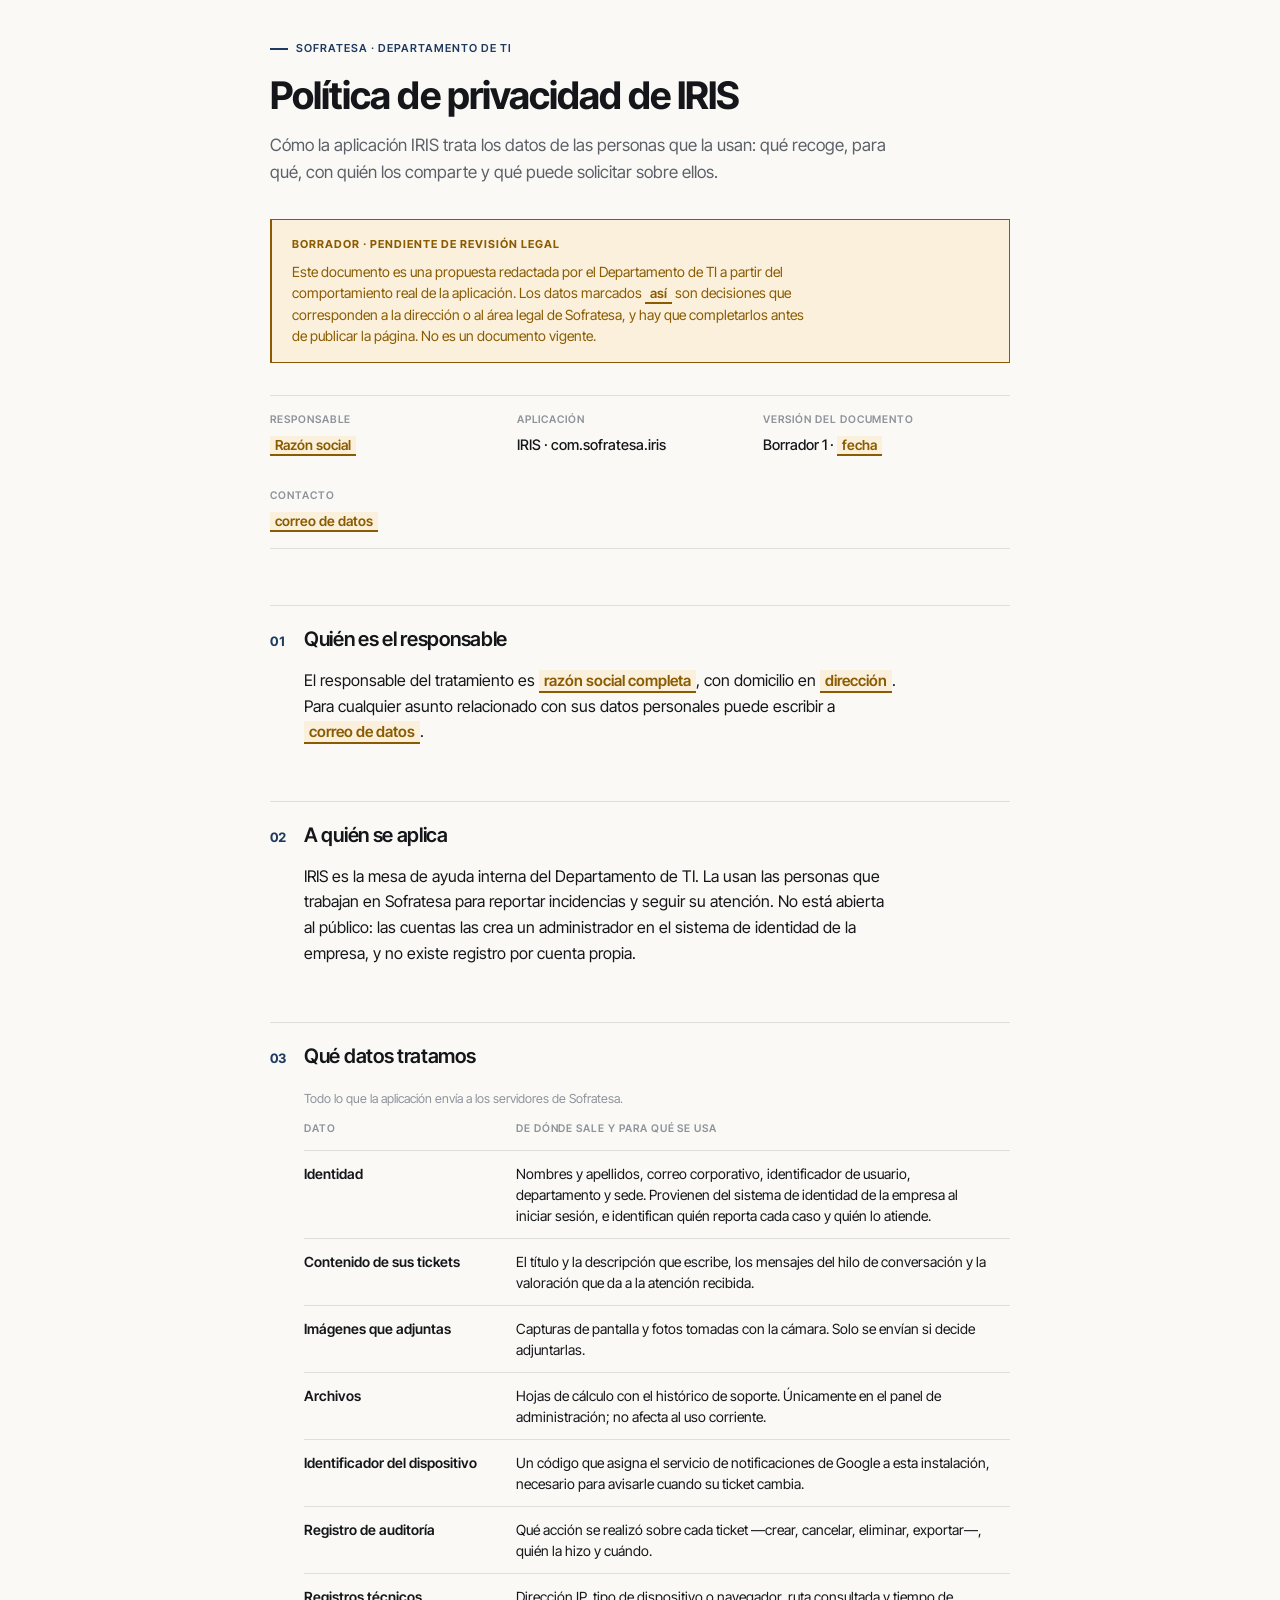
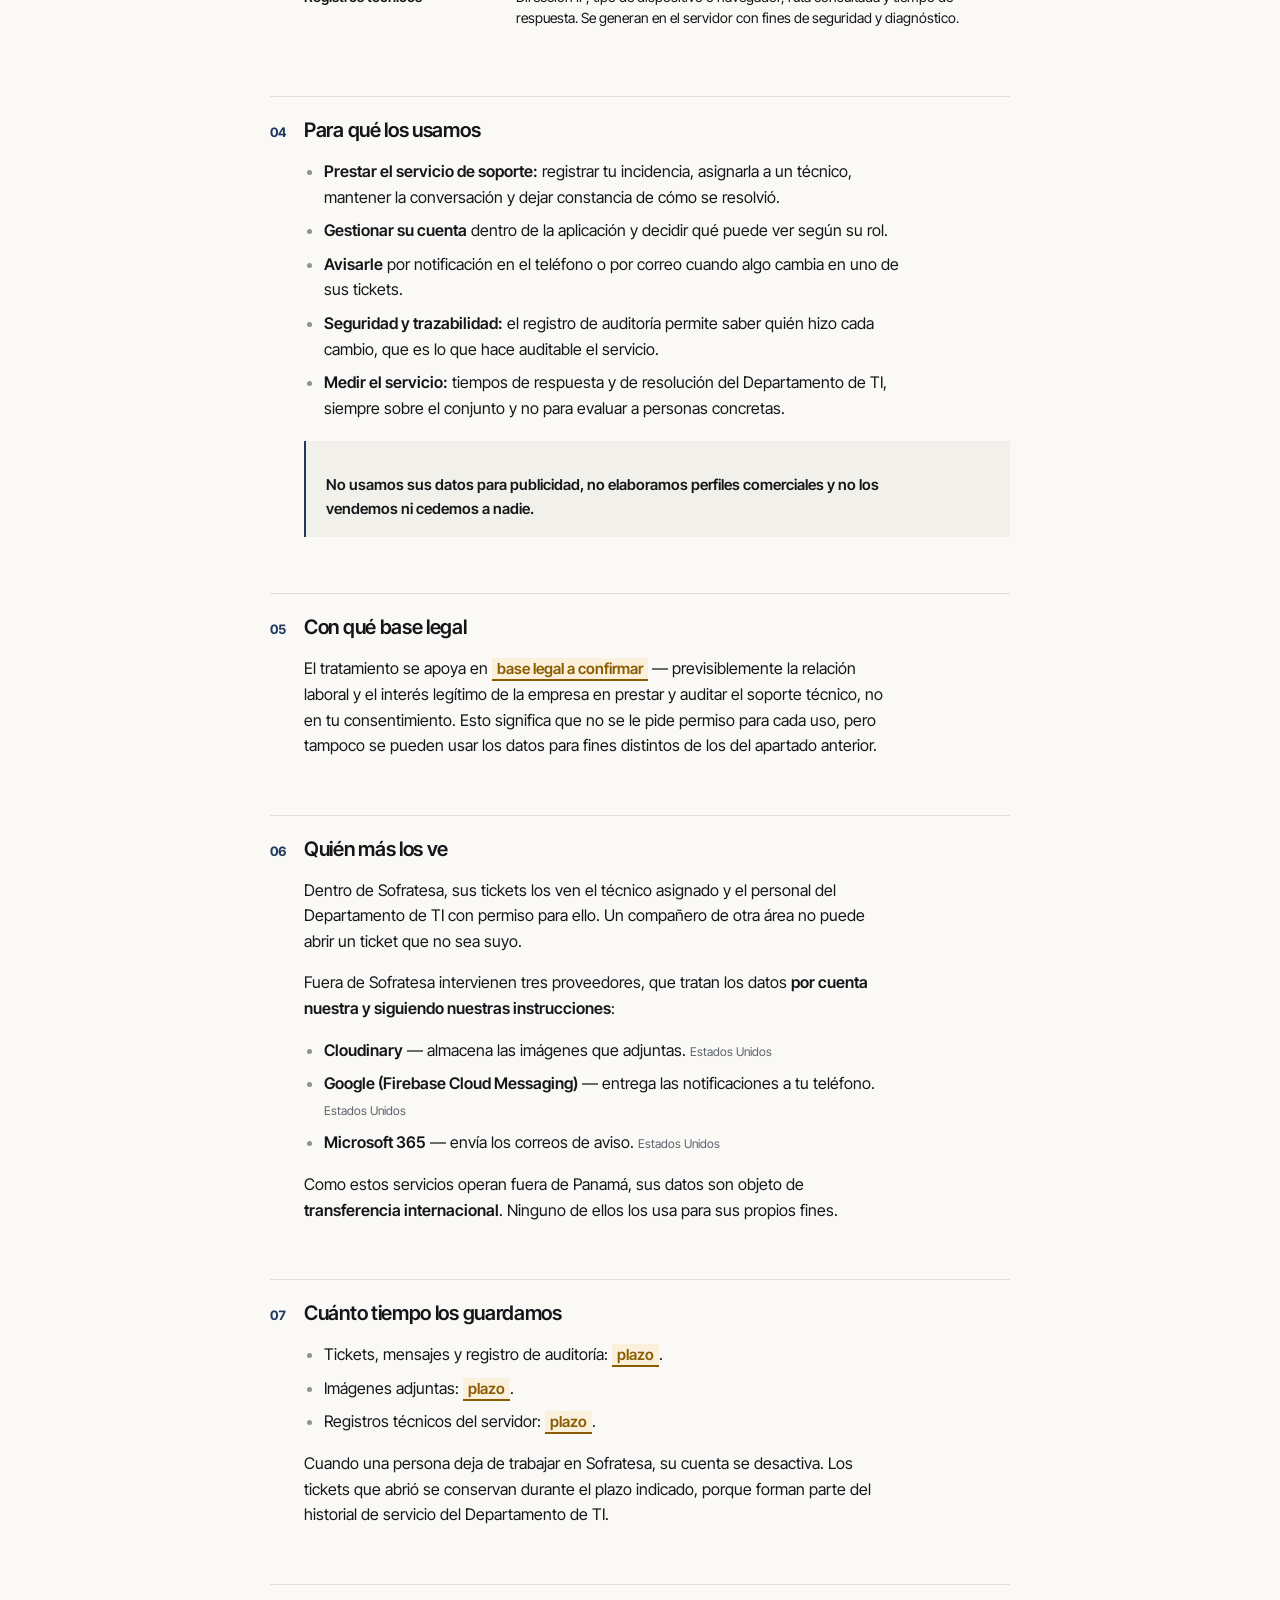
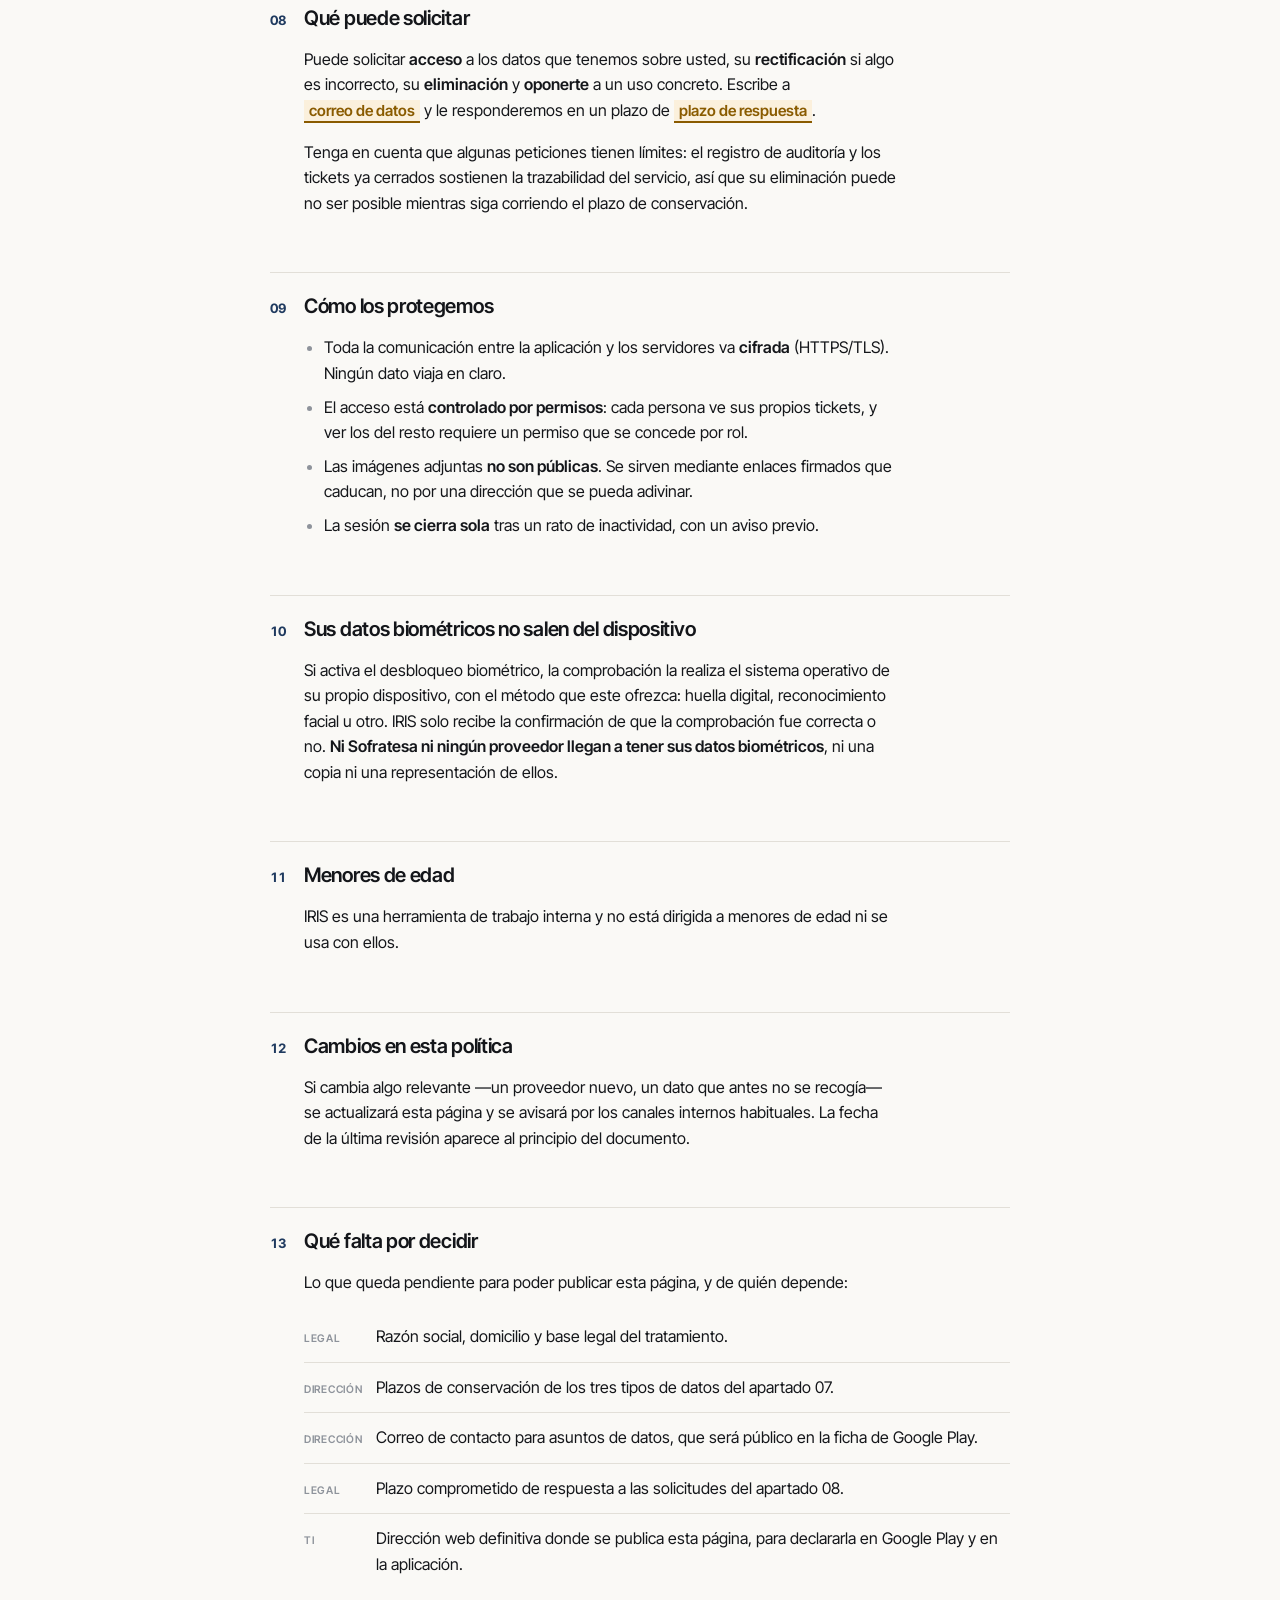
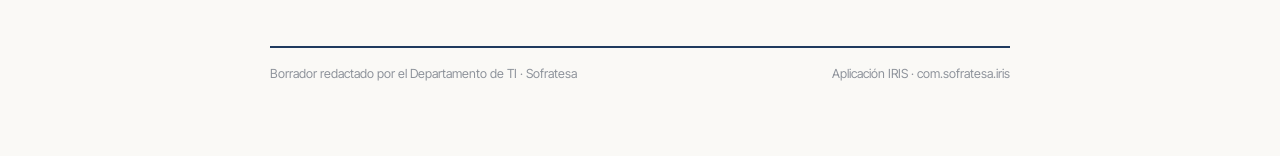
==== index.html @ eda7cacf "Borrador de la política de privacidad de IRIS Página estática para publicar en GitHub Pages: Google " ====
<!doctype html>
<html lang="es">
<head>
<meta charset="utf-8">
<meta name="viewport" content="width=device-width, initial-scale=1">
<meta name="color-scheme" content="light dark">
<meta name="description" content="Política de privacidad de la aplicación IRIS, la mesa de ayuda interna del Departamento de TI de Sofratesa.">
<!-- BORRADOR: mientras el documento no sea definitivo se pide a los buscadores
     que no lo indexen. QUITAR esta línea al publicar la versión final. -->
<meta name="robots" content="noindex">
<title>Política de privacidad de IRIS</title>
<style>
  /* Reset mínimo: el anfitrión de artifacts lo aportaba, aquí no. */
  html { -webkit-text-size-adjust: 100%; }
  img { max-width: 100%; }
  [hidden] { display: none !important; }
</style>
</head>
<body>
<link rel="preconnect" href="https://fonts.googleapis.com">
<link rel="preconnect" href="https://fonts.gstatic.com" crossorigin>
<link rel="stylesheet" href="https://fonts.googleapis.com/css2?family=Inter+Tight:wght@400;500;600;700&display=swap">
<style>
  /* Tokens tomados de lib/core/design/editorial_tokens.dart — la misma paleta
     que usa la app, para que el documento se lea como parte de IRIS. */
  :root {
    --paper: #FAF9F6;
    --paper-raised: #FFFFFF;
    --paper-sunken: #F2F0EA;
    --ink: #14161A;
    --ink-muted: #5C6169;
    --ink-faint: #8E939B;
    --rule: #E2DFD8;
    --accent: #1F3A5F;
    --on-accent: #FAF9F6;
    --pend-fg: #8A5B00;
    --pend-bg: #FBF0DC;
    --ok-fg: #1F6B4A;
    --ok-bg: #E4F1EA;
    --sombra: none;

    --hairline: 1px;
    --rule-accent: 2px;
    --lectura: 780px;

    --s1: 4px;  --s2: 8px;  --s3: 12px; --s4: 16px;
    --s5: 20px; --s6: 24px; --s7: 32px; --s8: 40px;
    --s9: 56px; --s10: 72px;
  }

  @media (prefers-color-scheme: dark) {
    :root:not([data-theme="light"]) {
      --paper: #1E2128;
      --paper-raised: #262A34;
      --paper-sunken: #17191F;
      --ink: #F2F4F8;
      --ink-muted: #9EA6B4;
      --ink-faint: #707886;
      --rule: #313642;
      --accent: #93B4D8;
      --on-accent: #1E2128;
      --pend-fg: #E0B25C;
      --pend-bg: #2F2718;
      --ok-fg: #6FC49A;
      --ok-bg: #1B2E24;
    }
  }

  :root[data-theme="dark"] {
    --paper: #1E2128;
    --paper-raised: #262A34;
    --paper-sunken: #17191F;
    --ink: #F2F4F8;
    --ink-muted: #9EA6B4;
    --ink-faint: #707886;
    --rule: #313642;
    --accent: #93B4D8;
    --on-accent: #1E2128;
    --pend-fg: #E0B25C;
    --pend-bg: #2F2718;
    --ok-fg: #6FC49A;
    --ok-bg: #1B2E24;
  }

  *, *::before, *::after { box-sizing: border-box; }

  body {
    margin: 0;
    background: var(--paper);
    color: var(--ink);
    font-family: 'Inter Tight', Inter, system-ui, -apple-system, sans-serif;
    font-size: 16px;
    line-height: 1.6;
    -webkit-font-smoothing: antialiased;
  }

  .envoltura {
    max-width: var(--lectura);
    margin: 0 auto;
    padding: var(--s8) var(--s5) var(--s10);
  }

  /* --- Cabecera ---------------------------------------------------------- */

  .cabecera { display: flex; flex-direction: column; gap: var(--s4); }

  .eyebrow {
    display: flex; align-items: center; gap: var(--s2);
    font-size: 11px; font-weight: 600; letter-spacing: .09em;
    text-transform: uppercase; color: var(--accent);
  }
  .eyebrow::before {
    content: ""; width: 18px; height: var(--rule-accent);
    background: var(--accent); flex: none;
  }

  h1 {
    margin: 0;
    font-size: clamp(28px, 5vw, 38px);
    line-height: 1.12;
    letter-spacing: -.025em;
    font-weight: 700;
    text-wrap: balance;
  }

  .entradilla {
    margin: 0;
    max-width: 62ch;
    color: var(--ink-muted);
    font-size: 17px;
  }

  /* --- Aviso de borrador ------------------------------------------------- */

  .borrador {
    margin-top: var(--s7);
    background: var(--pend-bg);
    color: var(--pend-fg);
    border: var(--hairline) solid currentColor;
    border-left-width: var(--rule-accent);
    padding: var(--s4) var(--s5);
    display: flex; flex-direction: column; gap: var(--s2);
  }
  .borrador strong {
    font-size: 11px; letter-spacing: .09em; text-transform: uppercase;
    font-weight: 700;
  }
  .borrador p { margin: 0; font-size: 14px; line-height: 1.5; color: inherit; }

  /* --- Ficha del documento ---------------------------------------------- */

  .ficha {
    margin-top: var(--s7);
    border-top: var(--hairline) solid var(--rule);
    border-bottom: var(--hairline) solid var(--rule);
    display: grid;
    grid-template-columns: repeat(auto-fit, minmax(190px, 1fr));
  }
  .ficha > div {
    padding: var(--s4) var(--s5) var(--s4) 0;
    display: flex; flex-direction: column; gap: var(--s1);
  }
  .ficha dt, .etiqueta {
    font-size: 10.5px; font-weight: 600; letter-spacing: .09em;
    text-transform: uppercase; color: var(--ink-faint);
  }
  .ficha dd { margin: 0; font-size: 14.5px; font-weight: 500; }

  /* --- Secciones -------------------------------------------------------- */

  section {
    margin-top: var(--s9);
    border-top: var(--hairline) solid var(--rule);
    padding-top: var(--s5);
  }

  .titular { display: flex; gap: var(--s4); align-items: baseline; }
  .num {
    font-size: 13px; font-weight: 700; color: var(--accent);
    font-variant-numeric: tabular-nums; flex: none;
    min-width: 2ch;
  }
  h2 {
    margin: 0;
    font-size: 20px; line-height: 1.3; letter-spacing: -.015em;
    font-weight: 600;
    text-wrap: balance;
  }

  section > *:not(.titular) { margin-left: calc(2ch + var(--s4)); }
  @media (max-width: 620px) {
    section > *:not(.titular) { margin-left: 0; }
  }

  p { max-width: 66ch; }
  p, ul, ol { color: var(--ink); }
  section p:first-of-type { margin-top: var(--s4); }

  ul { padding-left: var(--s5); }
  li { margin-bottom: var(--s2); max-width: 64ch; }
  li::marker { color: var(--ink-faint); }

  strong { font-weight: 600; }

  a { color: var(--accent); text-decoration-thickness: 1px; text-underline-offset: 2px; }
  a:focus-visible {
    outline: var(--rule-accent) solid var(--accent);
    outline-offset: 2px;
  }

  /* --- Marcador de dato pendiente --------------------------------------- */

  .pendiente {
    background: var(--pend-bg);
    color: var(--pend-fg);
    border-bottom: var(--rule-accent) solid currentColor;
    padding: 1px 5px;
    font-weight: 600;
    font-size: .95em;
    white-space: nowrap;
  }

  /* --- Tabla de datos --------------------------------------------------- */

  .tabla-envoltura { overflow-x: auto; margin-top: var(--s5); }
  table {
    width: 100%; border-collapse: collapse;
    font-size: 14px; min-width: 520px;
  }
  caption {
    text-align: left; color: var(--ink-faint);
    font-size: 12.5px; padding-bottom: var(--s3);
  }
  th {
    text-align: left; vertical-align: bottom;
    font-size: 10.5px; font-weight: 600; letter-spacing: .09em;
    text-transform: uppercase; color: var(--ink-faint);
    padding: 0 var(--s4) var(--s3) 0;
    border-bottom: var(--hairline) solid var(--rule);
  }
  td {
    padding: var(--s3) var(--s4) var(--s3) 0;
    border-bottom: var(--hairline) solid var(--rule);
    vertical-align: top;
    line-height: 1.5;
  }
  td:first-child { font-weight: 600; width: 30%; }
  tbody tr:last-child td { border-bottom: none; }

  /* --- Bloque destacado ------------------------------------------------- */

  .nota {
    margin-top: var(--s5);
    background: var(--paper-sunken);
    border-left: var(--rule-accent) solid var(--accent);
    padding: var(--s4) var(--s5);
  }
  .nota p { margin: 0; font-size: 15px; }
  .nota p + p { margin-top: var(--s3); }

  .destino {
    display: inline-flex; align-items: baseline; gap: var(--s2);
    font-size: 12px; color: var(--ink-muted);
  }

  /* --- Lista de decisiones ---------------------------------------------- */

  .decisiones { list-style: none; padding: 0; margin-top: var(--s4); }
  .decisiones li {
    display: flex; gap: var(--s3); align-items: baseline;
    padding: var(--s3) 0;
    border-bottom: var(--hairline) solid var(--rule);
    max-width: none;
    margin-bottom: 0;
  }
  .decisiones li:last-child { border-bottom: none; }
  .decisiones .quien {
    font-size: 10.5px; font-weight: 600; letter-spacing: .07em;
    text-transform: uppercase; color: var(--ink-faint);
    flex: none; min-width: 8.5ch; padding-top: 3px;
  }

  /* --- Pie -------------------------------------------------------------- */

  footer {
    margin-top: var(--s9);
    border-top: var(--rule-accent) solid var(--accent);
    padding-top: var(--s4);
    color: var(--ink-faint);
    font-size: 12.5px;
    display: flex; flex-wrap: wrap; gap: var(--s3) var(--s6);
    justify-content: space-between;
  }
</style>

<div class="envoltura">

  <header class="cabecera">
    <div class="eyebrow">Sofratesa · Departamento de TI</div>
    <h1>Política de privacidad de IRIS</h1>
    <p class="entradilla">
      Cómo la aplicación IRIS trata los datos de las personas que la usan: qué
      recoge, para qué, con quién los comparte y qué puede solicitar sobre ellos.
    </p>
  </header>

  <div class="borrador">
    <strong>Borrador · pendiente de revisión legal</strong>
    <p>
      Este documento es una propuesta redactada por el Departamento de TI a
      partir del comportamiento real de la aplicación. Los datos marcados
      <span class="pendiente">así</span> son decisiones que corresponden a la
      dirección o al área legal de Sofratesa, y hay que completarlos antes de
      publicar la página. No es un documento vigente.
    </p>
  </div>

  <dl class="ficha">
    <div>
      <dt>Responsable</dt>
      <dd><span class="pendiente">Razón social</span></dd>
    </div>
    <div>
      <dt>Aplicación</dt>
      <dd>IRIS · com.sofratesa.iris</dd>
    </div>
    <div>
      <dt>Versión del documento</dt>
      <dd>Borrador 1 · <span class="pendiente">fecha</span></dd>
    </div>
    <div>
      <dt>Contacto</dt>
      <dd><span class="pendiente">correo de datos</span></dd>
    </div>
  </dl>

  <section>
    <div class="titular"><span class="num">01</span><h2>Quién es el responsable</h2></div>
    <p>
      El responsable del tratamiento es
      <span class="pendiente">razón social completa</span>, con domicilio en
      <span class="pendiente">dirección</span>. Para cualquier asunto
      relacionado con sus datos personales puede escribir a
      <span class="pendiente">correo de datos</span>.
    </p>
  </section>

  <section>
    <div class="titular"><span class="num">02</span><h2>A quién se aplica</h2></div>
    <p>
      IRIS es la mesa de ayuda interna del Departamento de TI. La usan las
      personas que trabajan en Sofratesa para reportar incidencias y seguir su
      atención. No está abierta al público: las cuentas las crea un
      administrador en el sistema de identidad de la empresa, y no existe
      registro por cuenta propia.
    </p>
  </section>

  <section>
    <div class="titular"><span class="num">03</span><h2>Qué datos tratamos</h2></div>
    <div class="tabla-envoltura">
      <table>
        <caption>Todo lo que la aplicación envía a los servidores de Sofratesa.</caption>
        <thead>
          <tr><th scope="col">Dato</th><th scope="col">De dónde sale y para qué se usa</th></tr>
        </thead>
        <tbody>
          <tr>
            <td>Identidad</td>
            <td>Nombres y apellidos, correo corporativo, identificador de
              usuario, departamento y sede. Provienen del sistema de identidad
              de la empresa al iniciar sesión, e identifican quién reporta cada
              caso y quién lo atiende.</td>
          </tr>
          <tr>
            <td>Contenido de sus tickets</td>
            <td>El título y la descripción que escribe, los mensajes del hilo
              de conversación y la valoración que da a la atención recibida.</td>
          </tr>
          <tr>
            <td>Imágenes que adjuntas</td>
            <td>Capturas de pantalla y fotos tomadas con la cámara. Solo se
              envían si decide adjuntarlas.</td>
          </tr>
          <tr>
            <td>Archivos</td>
            <td>Hojas de cálculo con el histórico de soporte. Únicamente en el
              panel de administración; no afecta al uso corriente.</td>
          </tr>
          <tr>
            <td>Identificador del dispositivo</td>
            <td>Un código que asigna el servicio de notificaciones de Google a
              esta instalación, necesario para avisarle cuando su ticket cambia.</td>
          </tr>
          <tr>
            <td>Registro de auditoría</td>
            <td>Qué acción se realizó sobre cada ticket —crear, cancelar,
              eliminar, exportar—, quién la hizo y cuándo.</td>
          </tr>
          <tr>
            <td>Registros técnicos</td>
            <td>Dirección IP, tipo de dispositivo o navegador, ruta consultada y
              tiempo de respuesta. Se generan en el servidor con fines de
              seguridad y diagnóstico.</td>
          </tr>
        </tbody>
      </table>
    </div>
  </section>

  <section>
    <div class="titular"><span class="num">04</span><h2>Para qué los usamos</h2></div>
    <ul>
      <li><strong>Prestar el servicio de soporte:</strong> registrar tu
        incidencia, asignarla a un técnico, mantener la conversación y dejar
        constancia de cómo se resolvió.</li>
      <li><strong>Gestionar su cuenta</strong> dentro de la aplicación y decidir
        qué puede ver según su rol.</li>
      <li><strong>Avisarle</strong> por notificación en el teléfono o por correo
        cuando algo cambia en uno de sus tickets.</li>
      <li><strong>Seguridad y trazabilidad:</strong> el registro de auditoría
        permite saber quién hizo cada cambio, que es lo que hace auditable el
        servicio.</li>
      <li><strong>Medir el servicio:</strong> tiempos de respuesta y de
        resolución del Departamento de TI, siempre sobre el conjunto y no para
        evaluar a personas concretas.</li>
    </ul>
    <div class="nota">
      <p>
        <strong>No usamos sus datos para publicidad, no elaboramos perfiles
        comerciales y no los vendemos ni cedemos a nadie.</strong>
      </p>
    </div>
  </section>

  <section>
    <div class="titular"><span class="num">05</span><h2>Con qué base legal</h2></div>
    <p>
      El tratamiento se apoya en <span class="pendiente">base legal a
      confirmar</span> — previsiblemente la relación laboral y el interés
      legítimo de la empresa en prestar y auditar el soporte técnico, no en tu
      consentimiento. Esto significa que no se le pide permiso para cada uso,
      pero tampoco se pueden usar los datos para fines distintos de los del
      apartado anterior.
    </p>
  </section>

  <section>
    <div class="titular"><span class="num">06</span><h2>Quién más los ve</h2></div>
    <p>
      Dentro de Sofratesa, sus tickets los ven el técnico asignado y el personal
      del Departamento de TI con permiso para ello. Un compañero de otra área no
      puede abrir un ticket que no sea suyo.
    </p>
    <p>
      Fuera de Sofratesa intervienen tres proveedores, que tratan los datos
      <strong>por cuenta nuestra y siguiendo nuestras instrucciones</strong>:
    </p>
    <ul>
      <li><strong>Cloudinary</strong> — almacena las imágenes que adjuntas.
        <span class="destino">Estados Unidos</span></li>
      <li><strong>Google (Firebase Cloud Messaging)</strong> — entrega las
        notificaciones a tu teléfono.
        <span class="destino">Estados Unidos</span></li>
      <li><strong>Microsoft 365</strong> — envía los correos de aviso.
        <span class="destino">Estados Unidos</span></li>
    </ul>
    <p>
      Como estos servicios operan fuera de Panamá, sus datos son objeto de
      <strong>transferencia internacional</strong>. Ninguno de ellos los usa
      para sus propios fines.
    </p>
  </section>

  <section>
    <div class="titular"><span class="num">07</span><h2>Cuánto tiempo los guardamos</h2></div>
    <ul>
      <li>Tickets, mensajes y registro de auditoría:
        <span class="pendiente">plazo</span>.</li>
      <li>Imágenes adjuntas: <span class="pendiente">plazo</span>.</li>
      <li>Registros técnicos del servidor: <span class="pendiente">plazo</span>.</li>
    </ul>
    <p>
      Cuando una persona deja de trabajar en Sofratesa, su cuenta se desactiva. Los tickets
      que abrió se conservan durante el plazo indicado, porque forman parte
      del historial de servicio del Departamento de TI.
    </p>
  </section>

  <section>
    <div class="titular"><span class="num">08</span><h2>Qué puede solicitar</h2></div>
    <p>
      Puede solicitar <strong>acceso</strong> a los datos que tenemos sobre usted,
      su <strong>rectificación</strong> si algo es incorrecto, su
      <strong>eliminación</strong> y <strong>oponerte</strong> a un uso concreto.
      Escribe a <span class="pendiente">correo de datos</span> y le
      responderemos en un plazo de <span class="pendiente">plazo de
      respuesta</span>.
    </p>
    <p>
      Tenga en cuenta que algunas peticiones tienen límites: el registro de
      auditoría y los tickets ya cerrados sostienen la trazabilidad del
      servicio, así que su eliminación puede no ser posible mientras siga
      corriendo el plazo de conservación.
    </p>
  </section>

  <section>
    <div class="titular"><span class="num">09</span><h2>Cómo los protegemos</h2></div>
    <ul>
      <li>Toda la comunicación entre la aplicación y los servidores va
        <strong>cifrada</strong> (HTTPS/TLS). Ningún dato viaja en claro.</li>
      <li>El acceso está <strong>controlado por permisos</strong>: cada persona
        ve sus propios tickets, y ver los del resto requiere un permiso que se
        concede por rol.</li>
      <li>Las imágenes adjuntas <strong>no son públicas</strong>. Se sirven
        mediante enlaces firmados que caducan, no por una dirección que se pueda
        adivinar.</li>
      <li>La sesión <strong>se cierra sola</strong> tras un rato de inactividad,
        con un aviso previo.</li>
    </ul>
  </section>

  <section>
    <div class="titular"><span class="num">10</span><h2>Sus datos biométricos no salen del dispositivo</h2></div>
    <p>
      Si activa el desbloqueo biométrico, la comprobación la realiza el sistema
      operativo de su propio dispositivo, con el método que este ofrezca: huella
      digital, reconocimiento facial u otro. IRIS solo recibe la confirmación de
      que la comprobación fue correcta o no.
      <strong>Ni Sofratesa ni ningún proveedor llegan a tener sus datos
      biométricos</strong>, ni una copia ni una representación de ellos.
    </p>
  </section>

  <section>
    <div class="titular"><span class="num">11</span><h2>Menores de edad</h2></div>
    <p>
      IRIS es una herramienta de trabajo interna y no está dirigida a menores de
      edad ni se usa con ellos.
    </p>
  </section>

  <section>
    <div class="titular"><span class="num">12</span><h2>Cambios en esta política</h2></div>
    <p>
      Si cambia algo relevante —un proveedor nuevo, un dato que antes no se
      recogía— se actualizará esta página y se avisará por los canales internos
      habituales. La fecha de la última revisión aparece al principio del
      documento.
    </p>
  </section>

  <section>
    <div class="titular"><span class="num">13</span><h2>Qué falta por decidir</h2></div>
    <p>
      Lo que queda pendiente para poder publicar esta página, y de quién depende:
    </p>
    <ul class="decisiones">
      <li><span class="quien">Legal</span><span>Razón social, domicilio y base
        legal del tratamiento.</span></li>
      <li><span class="quien">Dirección</span><span>Plazos de conservación de
        los tres tipos de datos del apartado 07.</span></li>
      <li><span class="quien">Dirección</span><span>Correo de contacto para
        asuntos de datos, que será público en la ficha de Google Play.</span></li>
      <li><span class="quien">Legal</span><span>Plazo comprometido de respuesta
        a las solicitudes del apartado 08.</span></li>
      <li><span class="quien">TI</span><span>Dirección web definitiva donde se
        publica esta página, para declararla en Google Play y en la
        aplicación.</span></li>
    </ul>
  </section>

  <footer>
    <span>Borrador redactado por el Departamento de TI · Sofratesa</span>
    <span>Aplicación IRIS · com.sofratesa.iris</span>
  </footer>

</div>
</body>
</html>
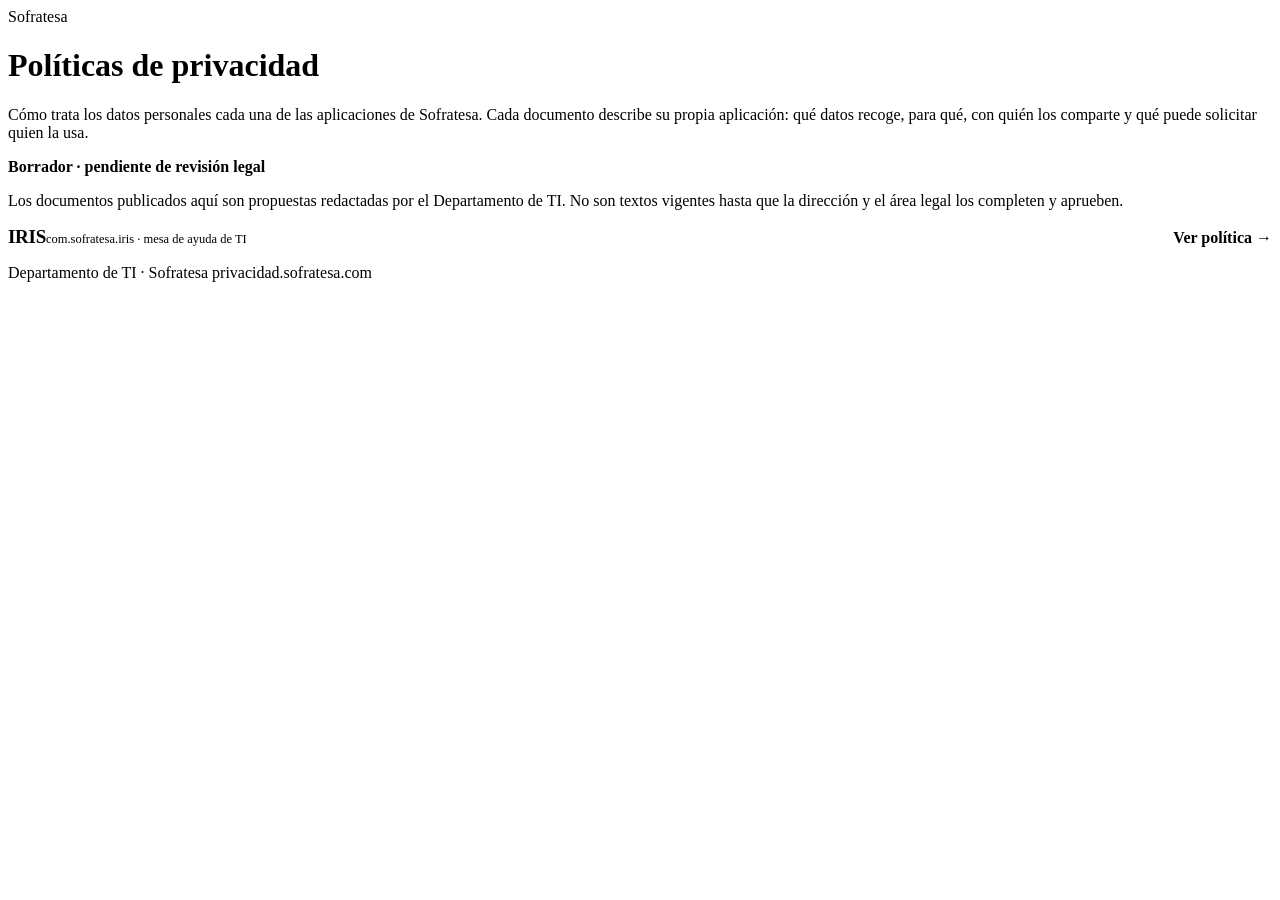
==== commit 58905803: "Una carpeta por aplicación, con índice en la portada Un dominio de Pages solo puede apuntar a un sit" ====
--- a/index.html
+++ b/index.html
@@ -4,576 +4,73 @@
 <meta charset="utf-8">
 <meta name="viewport" content="width=device-width, initial-scale=1">
 <meta name="color-scheme" content="light dark">
-<meta name="description" content="Política de privacidad de la aplicación IRIS, la mesa de ayuda interna del Departamento de TI de Sofratesa.">
-<!-- BORRADOR: mientras el documento no sea definitivo se pide a los buscadores
-     que no lo indexen. QUITAR esta línea al publicar la versión final. -->
+<meta name="description" content="Políticas de privacidad de las aplicaciones de Sofratesa.">
 <meta name="robots" content="noindex">
-<title>Política de privacidad de IRIS</title>
+<title>Políticas de privacidad · Sofratesa</title>
 <style>
   /* Reset mínimo: el anfitrión de artifacts lo aportaba, aquí no. */
   html { -webkit-text-size-adjust: 100%; }
   img { max-width: 100%; }
   [hidden] { display: none !important; }
 </style>
+<style>
+  html { -webkit-text-size-adjust: 100%; }
+  .indice { list-style: none; padding: 0; margin-top: var(--s7); }
+  .indice li {
+    max-width: none; margin: 0;
+    border-top: var(--hairline) solid var(--rule);
+  }
+  .indice li:last-child { border-bottom: var(--hairline) solid var(--rule); }
+  .indice a {
+    display: flex; flex-wrap: wrap; align-items: baseline;
+    gap: var(--s2) var(--s4);
+    padding: var(--s5) 0;
+    text-decoration: none; color: inherit;
+  }
+  .indice a:hover .app { color: var(--accent); }
+  .app { font-size: 19px; font-weight: 600; letter-spacing: -.015em; }
+  .paquete {
+    font-size: 12.5px; color: var(--ink-faint);
+    font-variant-numeric: tabular-nums;
+  }
+  .flecha { margin-left: auto; color: var(--accent); font-weight: 600; }
+</style>
 </head>
 <body>
-<link rel="preconnect" href="https://fonts.googleapis.com">
-<link rel="preconnect" href="https://fonts.gstatic.com" crossorigin>
-<link rel="stylesheet" href="https://fonts.googleapis.com/css2?family=Inter+Tight:wght@400;500;600;700&display=swap">
-<style>
-  /* Tokens tomados de lib/core/design/editorial_tokens.dart — la misma paleta
-     que usa la app, para que el documento se lea como parte de IRIS. */
-  :root {
-    --paper: #FAF9F6;
-    --paper-raised: #FFFFFF;
-    --paper-sunken: #F2F0EA;
-    --ink: #14161A;
-    --ink-muted: #5C6169;
-    --ink-faint: #8E939B;
-    --rule: #E2DFD8;
-    --accent: #1F3A5F;
-    --on-accent: #FAF9F6;
-    --pend-fg: #8A5B00;
-    --pend-bg: #FBF0DC;
-    --ok-fg: #1F6B4A;
-    --ok-bg: #E4F1EA;
-    --sombra: none;
-
-    --hairline: 1px;
-    --rule-accent: 2px;
-    --lectura: 780px;
-
-    --s1: 4px;  --s2: 8px;  --s3: 12px; --s4: 16px;
-    --s5: 20px; --s6: 24px; --s7: 32px; --s8: 40px;
-    --s9: 56px; --s10: 72px;
-  }
-
-  @media (prefers-color-scheme: dark) {
-    :root:not([data-theme="light"]) {
-      --paper: #1E2128;
-      --paper-raised: #262A34;
-      --paper-sunken: #17191F;
-      --ink: #F2F4F8;
-      --ink-muted: #9EA6B4;
-      --ink-faint: #707886;
-      --rule: #313642;
-      --accent: #93B4D8;
-      --on-accent: #1E2128;
-      --pend-fg: #E0B25C;
-      --pend-bg: #2F2718;
-      --ok-fg: #6FC49A;
-      --ok-bg: #1B2E24;
-    }
-  }
-
-  :root[data-theme="dark"] {
-    --paper: #1E2128;
-    --paper-raised: #262A34;
-    --paper-sunken: #17191F;
-    --ink: #F2F4F8;
-    --ink-muted: #9EA6B4;
-    --ink-faint: #707886;
-    --rule: #313642;
-    --accent: #93B4D8;
-    --on-accent: #1E2128;
-    --pend-fg: #E0B25C;
-    --pend-bg: #2F2718;
-    --ok-fg: #6FC49A;
-    --ok-bg: #1B2E24;
-  }
-
-  *, *::before, *::after { box-sizing: border-box; }
-
-  body {
-    margin: 0;
-    background: var(--paper);
-    color: var(--ink);
-    font-family: 'Inter Tight', Inter, system-ui, -apple-system, sans-serif;
-    font-size: 16px;
-    line-height: 1.6;
-    -webkit-font-smoothing: antialiased;
-  }
-
-  .envoltura {
-    max-width: var(--lectura);
-    margin: 0 auto;
-    padding: var(--s8) var(--s5) var(--s10);
-  }
-
-  /* --- Cabecera ---------------------------------------------------------- */
-
-  .cabecera { display: flex; flex-direction: column; gap: var(--s4); }
-
-  .eyebrow {
-    display: flex; align-items: center; gap: var(--s2);
-    font-size: 11px; font-weight: 600; letter-spacing: .09em;
-    text-transform: uppercase; color: var(--accent);
-  }
-  .eyebrow::before {
-    content: ""; width: 18px; height: var(--rule-accent);
-    background: var(--accent); flex: none;
-  }
-
-  h1 {
-    margin: 0;
-    font-size: clamp(28px, 5vw, 38px);
-    line-height: 1.12;
-    letter-spacing: -.025em;
-    font-weight: 700;
-    text-wrap: balance;
-  }
-
-  .entradilla {
-    margin: 0;
-    max-width: 62ch;
-    color: var(--ink-muted);
-    font-size: 17px;
-  }
-
-  /* --- Aviso de borrador ------------------------------------------------- */
-
-  .borrador {
-    margin-top: var(--s7);
-    background: var(--pend-bg);
-    color: var(--pend-fg);
-    border: var(--hairline) solid currentColor;
-    border-left-width: var(--rule-accent);
-    padding: var(--s4) var(--s5);
-    display: flex; flex-direction: column; gap: var(--s2);
-  }
-  .borrador strong {
-    font-size: 11px; letter-spacing: .09em; text-transform: uppercase;
-    font-weight: 700;
-  }
-  .borrador p { margin: 0; font-size: 14px; line-height: 1.5; color: inherit; }
-
-  /* --- Ficha del documento ---------------------------------------------- */
-
-  .ficha {
-    margin-top: var(--s7);
-    border-top: var(--hairline) solid var(--rule);
-    border-bottom: var(--hairline) solid var(--rule);
-    display: grid;
-    grid-template-columns: repeat(auto-fit, minmax(190px, 1fr));
-  }
-  .ficha > div {
-    padding: var(--s4) var(--s5) var(--s4) 0;
-    display: flex; flex-direction: column; gap: var(--s1);
-  }
-  .ficha dt, .etiqueta {
-    font-size: 10.5px; font-weight: 600; letter-spacing: .09em;
-    text-transform: uppercase; color: var(--ink-faint);
-  }
-  .ficha dd { margin: 0; font-size: 14.5px; font-weight: 500; }
-
-  /* --- Secciones -------------------------------------------------------- */
-
-  section {
-    margin-top: var(--s9);
-    border-top: var(--hairline) solid var(--rule);
-    padding-top: var(--s5);
-  }
-
-  .titular { display: flex; gap: var(--s4); align-items: baseline; }
-  .num {
-    font-size: 13px; font-weight: 700; color: var(--accent);
-    font-variant-numeric: tabular-nums; flex: none;
-    min-width: 2ch;
-  }
-  h2 {
-    margin: 0;
-    font-size: 20px; line-height: 1.3; letter-spacing: -.015em;
-    font-weight: 600;
-    text-wrap: balance;
-  }
-
-  section > *:not(.titular) { margin-left: calc(2ch + var(--s4)); }
-  @media (max-width: 620px) {
-    section > *:not(.titular) { margin-left: 0; }
-  }
-
-  p { max-width: 66ch; }
-  p, ul, ol { color: var(--ink); }
-  section p:first-of-type { margin-top: var(--s4); }
-
-  ul { padding-left: var(--s5); }
-  li { margin-bottom: var(--s2); max-width: 64ch; }
-  li::marker { color: var(--ink-faint); }
-
-  strong { font-weight: 600; }
-
-  a { color: var(--accent); text-decoration-thickness: 1px; text-underline-offset: 2px; }
-  a:focus-visible {
-    outline: var(--rule-accent) solid var(--accent);
-    outline-offset: 2px;
-  }
-
-  /* --- Marcador de dato pendiente --------------------------------------- */
-
-  .pendiente {
-    background: var(--pend-bg);
-    color: var(--pend-fg);
-    border-bottom: var(--rule-accent) solid currentColor;
-    padding: 1px 5px;
-    font-weight: 600;
-    font-size: .95em;
-    white-space: nowrap;
-  }
-
-  /* --- Tabla de datos --------------------------------------------------- */
-
-  .tabla-envoltura { overflow-x: auto; margin-top: var(--s5); }
-  table {
-    width: 100%; border-collapse: collapse;
-    font-size: 14px; min-width: 520px;
-  }
-  caption {
-    text-align: left; color: var(--ink-faint);
-    font-size: 12.5px; padding-bottom: var(--s3);
-  }
-  th {
-    text-align: left; vertical-align: bottom;
-    font-size: 10.5px; font-weight: 600; letter-spacing: .09em;
-    text-transform: uppercase; color: var(--ink-faint);
-    padding: 0 var(--s4) var(--s3) 0;
-    border-bottom: var(--hairline) solid var(--rule);
-  }
-  td {
-    padding: var(--s3) var(--s4) var(--s3) 0;
-    border-bottom: var(--hairline) solid var(--rule);
-    vertical-align: top;
-    line-height: 1.5;
-  }
-  td:first-child { font-weight: 600; width: 30%; }
-  tbody tr:last-child td { border-bottom: none; }
-
-  /* --- Bloque destacado ------------------------------------------------- */
-
-  .nota {
-    margin-top: var(--s5);
-    background: var(--paper-sunken);
-    border-left: var(--rule-accent) solid var(--accent);
-    padding: var(--s4) var(--s5);
-  }
-  .nota p { margin: 0; font-size: 15px; }
-  .nota p + p { margin-top: var(--s3); }
-
-  .destino {
-    display: inline-flex; align-items: baseline; gap: var(--s2);
-    font-size: 12px; color: var(--ink-muted);
-  }
-
-  /* --- Lista de decisiones ---------------------------------------------- */
-
-  .decisiones { list-style: none; padding: 0; margin-top: var(--s4); }
-  .decisiones li {
-    display: flex; gap: var(--s3); align-items: baseline;
-    padding: var(--s3) 0;
-    border-bottom: var(--hairline) solid var(--rule);
-    max-width: none;
-    margin-bottom: 0;
-  }
-  .decisiones li:last-child { border-bottom: none; }
-  .decisiones .quien {
-    font-size: 10.5px; font-weight: 600; letter-spacing: .07em;
-    text-transform: uppercase; color: var(--ink-faint);
-    flex: none; min-width: 8.5ch; padding-top: 3px;
-  }
-
-  /* --- Pie -------------------------------------------------------------- */
-
-  footer {
-    margin-top: var(--s9);
-    border-top: var(--rule-accent) solid var(--accent);
-    padding-top: var(--s4);
-    color: var(--ink-faint);
-    font-size: 12.5px;
-    display: flex; flex-wrap: wrap; gap: var(--s3) var(--s6);
-    justify-content: space-between;
-  }
-</style>
-
 <div class="envoltura">
 
   <header class="cabecera">
-    <div class="eyebrow">Sofratesa · Departamento de TI</div>
-    <h1>Política de privacidad de IRIS</h1>
+    <div class="eyebrow">Sofratesa</div>
+    <h1>Políticas de privacidad</h1>
     <p class="entradilla">
-      Cómo la aplicación IRIS trata los datos de las personas que la usan: qué
-      recoge, para qué, con quién los comparte y qué puede solicitar sobre ellos.
+      Cómo trata los datos personales cada una de las aplicaciones de Sofratesa.
+      Cada documento describe su propia aplicación: qué datos recoge, para qué,
+      con quién los comparte y qué puede solicitar quien la usa.
     </p>
   </header>
 
   <div class="borrador">
     <strong>Borrador · pendiente de revisión legal</strong>
     <p>
-      Este documento es una propuesta redactada por el Departamento de TI a
-      partir del comportamiento real de la aplicación. Los datos marcados
-      <span class="pendiente">así</span> son decisiones que corresponden a la
-      dirección o al área legal de Sofratesa, y hay que completarlos antes de
-      publicar la página. No es un documento vigente.
+      Los documentos publicados aquí son propuestas redactadas por el
+      Departamento de TI. No son textos vigentes hasta que la dirección y el
+      área legal los completen y aprueben.
     </p>
   </div>
 
-  <dl class="ficha">
-    <div>
-      <dt>Responsable</dt>
-      <dd><span class="pendiente">Razón social</span></dd>
-    </div>
-    <div>
-      <dt>Aplicación</dt>
-      <dd>IRIS · com.sofratesa.iris</dd>
-    </div>
-    <div>
-      <dt>Versión del documento</dt>
-      <dd>Borrador 1 · <span class="pendiente">fecha</span></dd>
-    </div>
-    <div>
-      <dt>Contacto</dt>
-      <dd><span class="pendiente">correo de datos</span></dd>
-    </div>
-  </dl>
-
-  <section>
-    <div class="titular"><span class="num">01</span><h2>Quién es el responsable</h2></div>
-    <p>
-      El responsable del tratamiento es
-      <span class="pendiente">razón social completa</span>, con domicilio en
-      <span class="pendiente">dirección</span>. Para cualquier asunto
-      relacionado con sus datos personales puede escribir a
-      <span class="pendiente">correo de datos</span>.
-    </p>
-  </section>
-
-  <section>
-    <div class="titular"><span class="num">02</span><h2>A quién se aplica</h2></div>
-    <p>
-      IRIS es la mesa de ayuda interna del Departamento de TI. La usan las
-      personas que trabajan en Sofratesa para reportar incidencias y seguir su
-      atención. No está abierta al público: las cuentas las crea un
-      administrador en el sistema de identidad de la empresa, y no existe
-      registro por cuenta propia.
-    </p>
-  </section>
-
-  <section>
-    <div class="titular"><span class="num">03</span><h2>Qué datos tratamos</h2></div>
-    <div class="tabla-envoltura">
-      <table>
-        <caption>Todo lo que la aplicación envía a los servidores de Sofratesa.</caption>
-        <thead>
-          <tr><th scope="col">Dato</th><th scope="col">De dónde sale y para qué se usa</th></tr>
-        </thead>
-        <tbody>
-          <tr>
-            <td>Identidad</td>
-            <td>Nombres y apellidos, correo corporativo, identificador de
-              usuario, departamento y sede. Provienen del sistema de identidad
-              de la empresa al iniciar sesión, e identifican quién reporta cada
-              caso y quién lo atiende.</td>
-          </tr>
-          <tr>
-            <td>Contenido de sus tickets</td>
-            <td>El título y la descripción que escribe, los mensajes del hilo
-              de conversación y la valoración que da a la atención recibida.</td>
-          </tr>
-          <tr>
-            <td>Imágenes que adjuntas</td>
-            <td>Capturas de pantalla y fotos tomadas con la cámara. Solo se
-              envían si decide adjuntarlas.</td>
-          </tr>
-          <tr>
-            <td>Archivos</td>
-            <td>Hojas de cálculo con el histórico de soporte. Únicamente en el
-              panel de administración; no afecta al uso corriente.</td>
-          </tr>
-          <tr>
-            <td>Identificador del dispositivo</td>
-            <td>Un código que asigna el servicio de notificaciones de Google a
-              esta instalación, necesario para avisarle cuando su ticket cambia.</td>
-          </tr>
-          <tr>
-            <td>Registro de auditoría</td>
-            <td>Qué acción se realizó sobre cada ticket —crear, cancelar,
-              eliminar, exportar—, quién la hizo y cuándo.</td>
-          </tr>
-          <tr>
-            <td>Registros técnicos</td>
-            <td>Dirección IP, tipo de dispositivo o navegador, ruta consultada y
-              tiempo de respuesta. Se generan en el servidor con fines de
-              seguridad y diagnóstico.</td>
-          </tr>
-        </tbody>
-      </table>
-    </div>
-  </section>
-
-  <section>
-    <div class="titular"><span class="num">04</span><h2>Para qué los usamos</h2></div>
-    <ul>
-      <li><strong>Prestar el servicio de soporte:</strong> registrar tu
-        incidencia, asignarla a un técnico, mantener la conversación y dejar
-        constancia de cómo se resolvió.</li>
-      <li><strong>Gestionar su cuenta</strong> dentro de la aplicación y decidir
-        qué puede ver según su rol.</li>
-      <li><strong>Avisarle</strong> por notificación en el teléfono o por correo
-        cuando algo cambia en uno de sus tickets.</li>
-      <li><strong>Seguridad y trazabilidad:</strong> el registro de auditoría
-        permite saber quién hizo cada cambio, que es lo que hace auditable el
-        servicio.</li>
-      <li><strong>Medir el servicio:</strong> tiempos de respuesta y de
-        resolución del Departamento de TI, siempre sobre el conjunto y no para
-        evaluar a personas concretas.</li>
-    </ul>
-    <div class="nota">
-      <p>
-        <strong>No usamos sus datos para publicidad, no elaboramos perfiles
-        comerciales y no los vendemos ni cedemos a nadie.</strong>
-      </p>
-    </div>
-  </section>
-
-  <section>
-    <div class="titular"><span class="num">05</span><h2>Con qué base legal</h2></div>
-    <p>
-      El tratamiento se apoya en <span class="pendiente">base legal a
-      confirmar</span> — previsiblemente la relación laboral y el interés
-      legítimo de la empresa en prestar y auditar el soporte técnico, no en tu
-      consentimiento. Esto significa que no se le pide permiso para cada uso,
-      pero tampoco se pueden usar los datos para fines distintos de los del
-      apartado anterior.
-    </p>
-  </section>
-
-  <section>
-    <div class="titular"><span class="num">06</span><h2>Quién más los ve</h2></div>
-    <p>
-      Dentro de Sofratesa, sus tickets los ven el técnico asignado y el personal
-      del Departamento de TI con permiso para ello. Un compañero de otra área no
-      puede abrir un ticket que no sea suyo.
-    </p>
-    <p>
-      Fuera de Sofratesa intervienen tres proveedores, que tratan los datos
-      <strong>por cuenta nuestra y siguiendo nuestras instrucciones</strong>:
-    </p>
-    <ul>
-      <li><strong>Cloudinary</strong> — almacena las imágenes que adjuntas.
-        <span class="destino">Estados Unidos</span></li>
-      <li><strong>Google (Firebase Cloud Messaging)</strong> — entrega las
-        notificaciones a tu teléfono.
-        <span class="destino">Estados Unidos</span></li>
-      <li><strong>Microsoft 365</strong> — envía los correos de aviso.
-        <span class="destino">Estados Unidos</span></li>
-    </ul>
-    <p>
-      Como estos servicios operan fuera de Panamá, sus datos son objeto de
-      <strong>transferencia internacional</strong>. Ninguno de ellos los usa
-      para sus propios fines.
-    </p>
-  </section>
-
-  <section>
-    <div class="titular"><span class="num">07</span><h2>Cuánto tiempo los guardamos</h2></div>
-    <ul>
-      <li>Tickets, mensajes y registro de auditoría:
-        <span class="pendiente">plazo</span>.</li>
-      <li>Imágenes adjuntas: <span class="pendiente">plazo</span>.</li>
-      <li>Registros técnicos del servidor: <span class="pendiente">plazo</span>.</li>
-    </ul>
-    <p>
-      Cuando una persona deja de trabajar en Sofratesa, su cuenta se desactiva. Los tickets
-      que abrió se conservan durante el plazo indicado, porque forman parte
-      del historial de servicio del Departamento de TI.
-    </p>
-  </section>
-
-  <section>
-    <div class="titular"><span class="num">08</span><h2>Qué puede solicitar</h2></div>
-    <p>
-      Puede solicitar <strong>acceso</strong> a los datos que tenemos sobre usted,
-      su <strong>rectificación</strong> si algo es incorrecto, su
-      <strong>eliminación</strong> y <strong>oponerte</strong> a un uso concreto.
-      Escribe a <span class="pendiente">correo de datos</span> y le
-      responderemos en un plazo de <span class="pendiente">plazo de
-      respuesta</span>.
-    </p>
-    <p>
-      Tenga en cuenta que algunas peticiones tienen límites: el registro de
-      auditoría y los tickets ya cerrados sostienen la trazabilidad del
-      servicio, así que su eliminación puede no ser posible mientras siga
-      corriendo el plazo de conservación.
-    </p>
-  </section>
-
-  <section>
-    <div class="titular"><span class="num">09</span><h2>Cómo los protegemos</h2></div>
-    <ul>
-      <li>Toda la comunicación entre la aplicación y los servidores va
-        <strong>cifrada</strong> (HTTPS/TLS). Ningún dato viaja en claro.</li>
-      <li>El acceso está <strong>controlado por permisos</strong>: cada persona
-        ve sus propios tickets, y ver los del resto requiere un permiso que se
-        concede por rol.</li>
-      <li>Las imágenes adjuntas <strong>no son públicas</strong>. Se sirven
-        mediante enlaces firmados que caducan, no por una dirección que se pueda
-        adivinar.</li>
-      <li>La sesión <strong>se cierra sola</strong> tras un rato de inactividad,
-        con un aviso previo.</li>
-    </ul>
-  </section>
-
-  <section>
-    <div class="titular"><span class="num">10</span><h2>Sus datos biométricos no salen del dispositivo</h2></div>
-    <p>
-      Si activa el desbloqueo biométrico, la comprobación la realiza el sistema
-      operativo de su propio dispositivo, con el método que este ofrezca: huella
-      digital, reconocimiento facial u otro. IRIS solo recibe la confirmación de
-      que la comprobación fue correcta o no.
-      <strong>Ni Sofratesa ni ningún proveedor llegan a tener sus datos
-      biométricos</strong>, ni una copia ni una representación de ellos.
-    </p>
-  </section>
-
-  <section>
-    <div class="titular"><span class="num">11</span><h2>Menores de edad</h2></div>
-    <p>
-      IRIS es una herramienta de trabajo interna y no está dirigida a menores de
-      edad ni se usa con ellos.
-    </p>
-  </section>
-
-  <section>
-    <div class="titular"><span class="num">12</span><h2>Cambios en esta política</h2></div>
-    <p>
-      Si cambia algo relevante —un proveedor nuevo, un dato que antes no se
-      recogía— se actualizará esta página y se avisará por los canales internos
-      habituales. La fecha de la última revisión aparece al principio del
-      documento.
-    </p>
-  </section>
-
-  <section>
-    <div class="titular"><span class="num">13</span><h2>Qué falta por decidir</h2></div>
-    <p>
-      Lo que queda pendiente para poder publicar esta página, y de quién depende:
-    </p>
-    <ul class="decisiones">
-      <li><span class="quien">Legal</span><span>Razón social, domicilio y base
-        legal del tratamiento.</span></li>
-      <li><span class="quien">Dirección</span><span>Plazos de conservación de
-        los tres tipos de datos del apartado 07.</span></li>
-      <li><span class="quien">Dirección</span><span>Correo de contacto para
-        asuntos de datos, que será público en la ficha de Google Play.</span></li>
-      <li><span class="quien">Legal</span><span>Plazo comprometido de respuesta
-        a las solicitudes del apartado 08.</span></li>
-      <li><span class="quien">TI</span><span>Dirección web definitiva donde se
-        publica esta página, para declararla en Google Play y en la
-        aplicación.</span></li>
-    </ul>
-  </section>
+  <ul class="indice">
+    <li>
+      <a href="iris/">
+        <span class="app">IRIS</span>
+        <span class="paquete">com.sofratesa.iris · mesa de ayuda de TI</span>
+        <span class="flecha">Ver política →</span>
+      </a>
+    </li>
+  </ul>
 
   <footer>
-    <span>Borrador redactado por el Departamento de TI · Sofratesa</span>
-    <span>Aplicación IRIS · com.sofratesa.iris</span>
+    <span>Departamento de TI · Sofratesa</span>
+    <span>privacidad.sofratesa.com</span>
   </footer>
 
 </div>
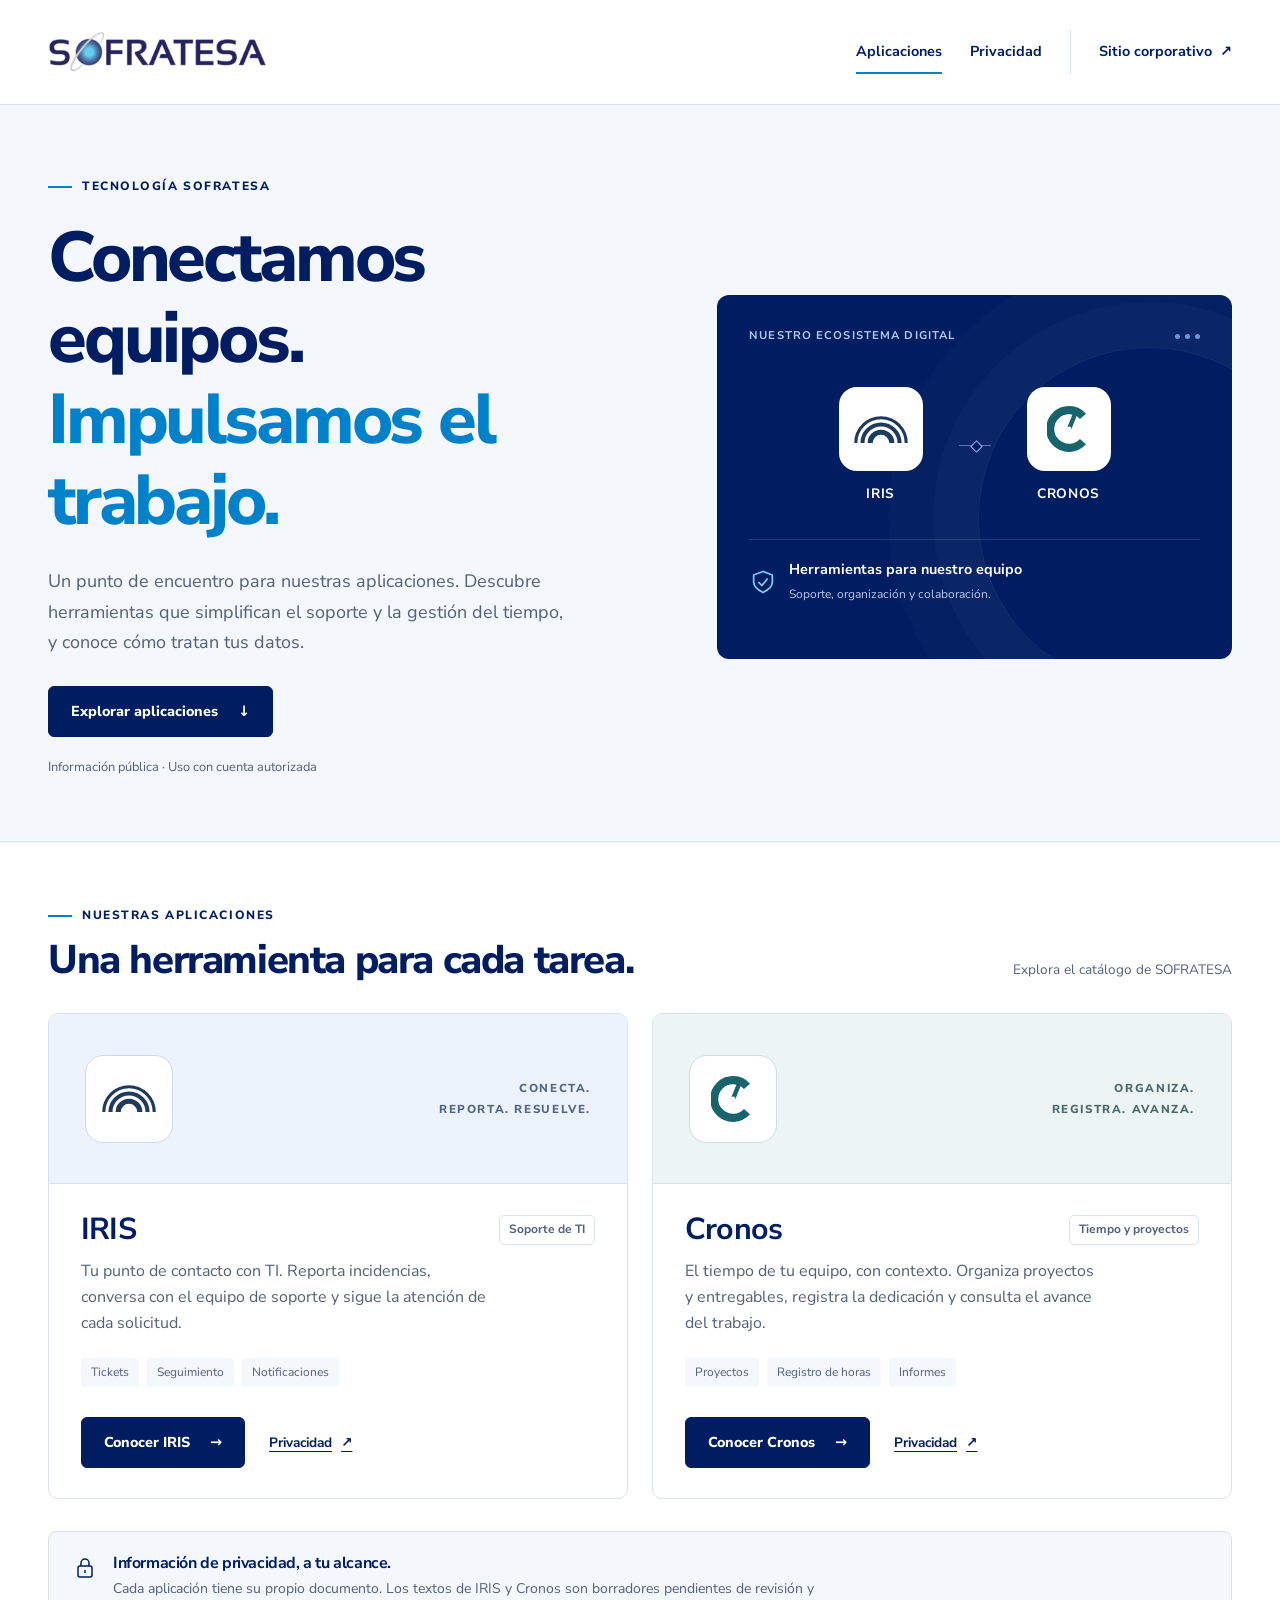
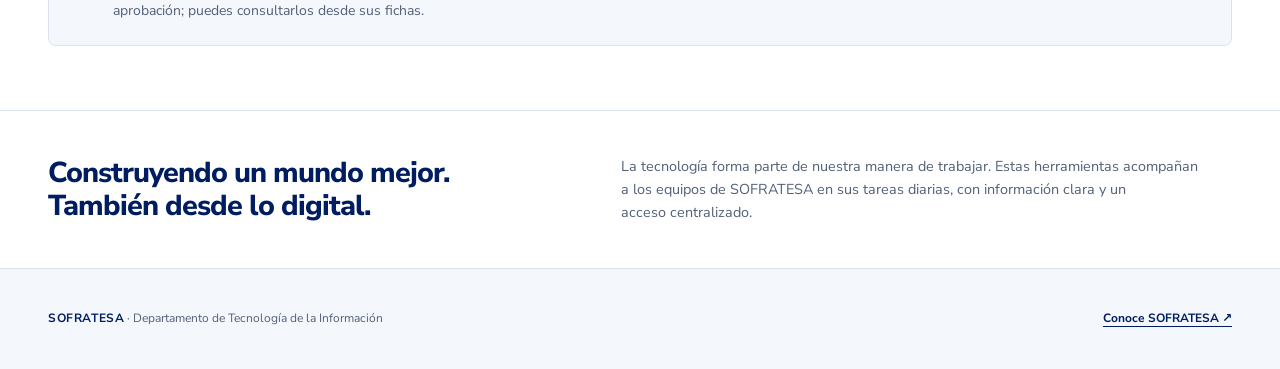
==== commit 8af3793c: "Crear hub de aplicaciones SOFRATESA con IRIS y Cronos" ====
--- a/index.html
+++ b/index.html
@@ -1,78 +1,201 @@
 <!doctype html>
 <html lang="es">
-<head>
-<meta charset="utf-8">
-<meta name="viewport" content="width=device-width, initial-scale=1">
-<meta name="color-scheme" content="light dark">
-<meta name="description" content="Políticas de privacidad de las aplicaciones de Sofratesa.">
-<meta name="robots" content="noindex">
-<title>Políticas de privacidad · Sofratesa</title>
-<style>
-  /* Reset mínimo: el anfitrión de artifacts lo aportaba, aquí no. */
-  html { -webkit-text-size-adjust: 100%; }
-  img { max-width: 100%; }
-  [hidden] { display: none !important; }
-</style>
-<style>
-  html { -webkit-text-size-adjust: 100%; }
-  .indice { list-style: none; padding: 0; margin-top: var(--s7); }
-  .indice li {
-    max-width: none; margin: 0;
-    border-top: var(--hairline) solid var(--rule);
-  }
-  .indice li:last-child { border-bottom: var(--hairline) solid var(--rule); }
-  .indice a {
-    display: flex; flex-wrap: wrap; align-items: baseline;
-    gap: var(--s2) var(--s4);
-    padding: var(--s5) 0;
-    text-decoration: none; color: inherit;
-  }
-  .indice a:hover .app { color: var(--accent); }
-  .app { font-size: 19px; font-weight: 600; letter-spacing: -.015em; }
-  .paquete {
-    font-size: 12.5px; color: var(--ink-faint);
-    font-variant-numeric: tabular-nums;
-  }
-  .flecha { margin-left: auto; color: var(--accent); font-weight: 600; }
-</style>
-</head>
-<body>
-<div class="envoltura">
-
-  <header class="cabecera">
-    <div class="eyebrow">Sofratesa</div>
-    <h1>Políticas de privacidad</h1>
-    <p class="entradilla">
-      Cómo trata los datos personales cada una de las aplicaciones de Sofratesa.
-      Cada documento describe su propia aplicación: qué datos recoge, para qué,
-      con quién los comparte y qué puede solicitar quien la usa.
-    </p>
-  </header>
-
-  <div class="borrador">
-    <strong>Borrador · pendiente de revisión legal</strong>
-    <p>
-      Los documentos publicados aquí son propuestas redactadas por el
-      Departamento de TI. No son textos vigentes hasta que la dirección y el
-      área legal los completen y aprueben.
-    </p>
-  </div>
-
-  <ul class="indice">
-    <li>
-      <a href="iris/">
-        <span class="app">IRIS</span>
-        <span class="paquete">com.sofratesa.iris · mesa de ayuda de TI</span>
-        <span class="flecha">Ver política →</span>
-      </a>
-    </li>
-  </ul>
-
-  <footer>
-    <span>Departamento de TI · Sofratesa</span>
-    <span>privacidad.sofratesa.com</span>
-  </footer>
-
-</div>
-</body>
+  <head>
+    <meta charset="utf-8" />
+    <meta name="viewport" content="width=device-width, initial-scale=1" />
+    <meta
+      name="description"
+      content="Conoce las aplicaciones de SOFRATESA: IRIS para soporte de TI y Cronos para gestionar el tiempo y los proyectos. Información y privacidad en un solo lugar."
+    />
+    <meta name="theme-color" content="#001D61" />
+    <title>Aplicaciones · SOFRATESA</title>
+    <link rel="icon" href="./assets/sofratesa-icon.png" />
+    <link rel="stylesheet" href="./assets/site.css" />
+  </head>
+  <body>
+    <a class="skip-link" href="#contenido">Saltar al contenido</a>
+    <header class="site-header">
+      <div class="container header-inner">
+        <a class="brand" href="./" aria-label="SOFRATESA · Inicio"
+          ><img src="./assets/sofratesa-logo.png" alt="SOFRATESA" width="304" height="58"
+        /></a>
+        <nav class="nav" aria-label="Navegación principal">
+          <a href="./#aplicaciones" aria-current="page">Aplicaciones</a
+          ><a href="./#privacidad">Privacidad</a
+          ><a class="corporate" href="https://www.sofratesa.com/"
+            >Sitio corporativo <span aria-hidden="true">↗</span></a
+          >
+        </nav>
+      </div>
+    </header>
+    <main id="contenido">
+      <section class="hero" aria-labelledby="hero-title">
+        <div class="container hero-grid">
+          <div>
+            <p class="eyebrow">Tecnología SOFRATESA</p>
+            <h1 id="hero-title">Conectamos equipos.<br /><span>Impulsamos el trabajo.</span></h1>
+            <p class="intro">
+              Un punto de encuentro para nuestras aplicaciones. Descubre herramientas que
+              simplifican el soporte y la gestión del tiempo, y conoce cómo tratan tus datos.
+            </p>
+            <a class="button" href="#aplicaciones"
+              >Explorar aplicaciones <span aria-hidden="true">↓</span></a
+            >
+            <p class="hero-note">Información pública · Uso con cuenta autorizada</p>
+          </div>
+          <div class="ecosystem" aria-label="IRIS y Cronos, aplicaciones de SOFRATESA">
+            <div class="ecosystem-top">
+              <span>Nuestro ecosistema digital</span
+              ><span class="dots" aria-hidden="true"><i></i><i></i><i></i></span>
+            </div>
+            <div class="ecosystem-apps">
+              <div class="ecosystem-app">
+                <div class="app-symbol iris">
+                  <img src="assets/iris.svg" alt="" width="54" height="34" />
+                </div>
+                <p>IRIS</p>
+              </div>
+              <span class="connector" aria-hidden="true"></span>
+              <div class="ecosystem-app">
+                <div class="app-symbol">
+                  <img src="assets/cronos.svg" alt="" width="54" height="54" />
+                </div>
+                <p>CRONOS</p>
+              </div>
+            </div>
+            <div class="ecosystem-bottom">
+              <svg
+                width="28"
+                height="28"
+                viewBox="0 0 24 24"
+                fill="none"
+                stroke="currentColor"
+                stroke-width="1.5"
+                aria-hidden="true"
+              >
+                <path d="M12 3 4 6v6c0 4 4 7 8 9 4-2 8-5 8-9V6l-8-3Z" />
+                <path d="m8 12 3 3 5-6" />
+              </svg>
+              <div>
+                <strong>Herramientas para nuestro equipo</strong
+                ><span>Soporte, organización y colaboración.</span>
+              </div>
+            </div>
+          </div>
+        </div>
+      </section>
+      <section class="section container" id="aplicaciones" aria-labelledby="apps-title">
+        <div class="section-heading">
+          <div>
+            <p class="eyebrow">Nuestras aplicaciones</p>
+            <h2 id="apps-title">Una herramienta para cada tarea.</h2>
+          </div>
+          <p>Explora el catálogo de SOFRATESA</p>
+        </div>
+        <div class="app-grid">
+          <article class="app-card">
+            <div class="card-art iris">
+              <div class="app-symbol iris">
+                <img src="assets/iris.svg" alt="" width="54" height="54" />
+              </div>
+              <span class="art-label">Conecta.<br />Reporta. Resuelve.</span>
+            </div>
+            <div class="card-body">
+              <div class="card-title">
+                <h3>IRIS</h3>
+                <span class="tag">Soporte de TI</span>
+              </div>
+              <p>
+                Tu punto de contacto con TI. Reporta incidencias, conversa con el equipo de soporte
+                y sigue la atención de cada solicitud.
+              </p>
+              <ul class="features" aria-label="Funciones de IRIS">
+                <li>Tickets</li>
+                <li>Seguimiento</li>
+                <li>Notificaciones</li>
+              </ul>
+              <div class="card-links">
+                <a class="button" href="aplicaciones/iris/"
+                  >Conocer IRIS <span aria-hidden="true">→</span></a
+                ><a class="text-link" href="iris/"
+                  >Privacidad <span aria-hidden="true">↗</span
+                  ><span class="sr-only"> de IRIS (borrador)</span></a
+                >
+              </div>
+            </div>
+          </article>
+          <article class="app-card">
+            <div class="card-art cronos">
+              <div class="app-symbol cronos">
+                <img src="assets/cronos.svg" alt="" width="54" height="54" />
+              </div>
+              <span class="art-label">Organiza.<br />Registra. Avanza.</span>
+            </div>
+            <div class="card-body">
+              <div class="card-title">
+                <h3>Cronos</h3>
+                <span class="tag">Tiempo y proyectos</span>
+              </div>
+              <p>
+                El tiempo de tu equipo, con contexto. Organiza proyectos y entregables, registra la
+                dedicación y consulta el avance del trabajo.
+              </p>
+              <ul class="features" aria-label="Funciones de Cronos">
+                <li>Proyectos</li>
+                <li>Registro de horas</li>
+                <li>Informes</li>
+              </ul>
+              <div class="card-links">
+                <a class="button" href="aplicaciones/cronos/"
+                  >Conocer Cronos <span aria-hidden="true">→</span></a
+                ><a class="text-link" href="cronos/"
+                  >Privacidad <span aria-hidden="true">↗</span
+                  ><span class="sr-only"> de Cronos (borrador)</span></a
+                >
+              </div>
+            </div>
+          </article>
+        </div>
+        <aside class="privacy-strip" id="privacidad" aria-labelledby="privacy-title">
+          <svg
+            width="24"
+            height="24"
+            viewBox="0 0 24 24"
+            fill="none"
+            stroke="currentColor"
+            stroke-width="1.5"
+            aria-hidden="true"
+          >
+            <rect x="5" y="10" width="14" height="11" rx="2" />
+            <path d="M8 10V7a4 4 0 0 1 8 0v3M12 14v3" />
+          </svg>
+          <div>
+            <h3 id="privacy-title">Información de privacidad, a tu alcance.</h3>
+            <p>
+              Cada aplicación tiene su propio documento. Los textos de IRIS y Cronos son borradores
+              pendientes de revisión y aprobación; puedes consultarlos desde sus fichas.
+            </p>
+          </div>
+        </aside>
+      </section>
+      <section class="about" aria-labelledby="about-title">
+        <div class="container about-inner">
+          <h2 id="about-title">Construyendo un mundo mejor.<br />También desde lo digital.</h2>
+          <p>
+            La tecnología forma parte de nuestra manera de trabajar. Estas herramientas acompañan a
+            los equipos de SOFRATESA en sus tareas diarias, con información clara y un acceso
+            centralizado.
+          </p>
+        </div>
+      </section>
+    </main>
+    <footer class="site-footer">
+      <div class="container footer-inner">
+        <p><strong>SOFRATESA</strong> · Departamento de Tecnología de la Información</p>
+        <a href="https://www.sofratesa.com/"
+          >Conoce SOFRATESA <span aria-hidden="true">&nbsp;↗</span></a
+        >
+      </div>
+    </footer>
+  </body>
 </html>
--- a/assets/site.css
+++ b/assets/site.css
@@ -0,0 +1,833 @@
+@import url("https://fonts.googleapis.com/css2?family=Nunito+Sans:wght@400;500;600;700;800&display=swap");
+:root {
+  color-scheme: light;
+  --brand: #001d61;
+  --sky: #0181c9;
+  --ink: #152342;
+  --muted: #536079;
+  --line: #dbe2ee;
+  --surface: #f4f7fb;
+  --white: #fff;
+  --petrol: #17646c;
+  --warning: #704800;
+  --warning-bg: #fff8e9;
+  font-family: "Nunito Sans", system-ui, sans-serif;
+  font-size: 16px;
+}
+* {
+  box-sizing: border-box;
+}
+html {
+  scroll-behavior: smooth;
+  scroll-padding-top: 24px;
+}
+body {
+  margin: 0;
+  color: var(--ink);
+  background: var(--white);
+  line-height: 1.6;
+}
+a {
+  color: var(--brand);
+  text-underline-offset: 4px;
+  cursor: pointer;
+  touch-action: manipulation;
+}
+a:focus-visible,
+button:focus-visible {
+  outline: 3px solid var(--sky);
+  outline-offset: 5px;
+  border-radius: 3px;
+}
+img {
+  display: block;
+  max-width: 100%;
+}
+h1,
+h2,
+h3,
+p {
+  margin-top: 0;
+}
+h1,
+h2,
+h3 {
+  color: var(--brand);
+  line-height: 1.15;
+  text-wrap: balance;
+}
+h1 {
+  font-size: clamp(2.6rem, 5.5vw, 4.4rem);
+  font-weight: 800;
+  letter-spacing: -0.045em;
+}
+h2 {
+  font-size: clamp(1.8rem, 3.3vw, 2.5rem);
+  font-weight: 800;
+  letter-spacing: -0.035em;
+}
+h3 {
+  font-size: 1.4rem;
+  letter-spacing: -0.025em;
+}
+p {
+  text-wrap: pretty;
+}
+svg {
+  flex-shrink: 0;
+}
+.container {
+  width: min(1184px, calc(100% - 64px));
+  margin-inline: auto;
+}
+.sr-only {
+  position: absolute;
+  width: 1px;
+  height: 1px;
+  padding: 0;
+  margin: -1px;
+  overflow: hidden;
+  clip-path: inset(50%);
+  white-space: nowrap;
+  border: 0;
+}
+.skip-link {
+  position: absolute;
+  z-index: 20;
+  top: -100px;
+  left: 16px;
+  padding: 12px 20px;
+  background: var(--brand);
+  color: white;
+}
+.skip-link:focus {
+  top: 12px;
+}
+.site-header {
+  border-bottom: 1px solid var(--line);
+}
+.header-inner {
+  min-height: 104px;
+  display: flex;
+  align-items: center;
+  justify-content: space-between;
+  gap: 24px;
+}
+.brand {
+  display: inline-flex;
+  align-items: center;
+  min-height: 44px;
+}
+.brand img {
+  width: 220px;
+  height: auto;
+}
+.nav {
+  display: flex;
+  align-items: center;
+  gap: 28px;
+}
+.nav a {
+  display: inline-flex;
+  align-items: center;
+  gap: 8px;
+  min-height: 44px;
+  text-decoration: none;
+  font-weight: 700;
+  font-size: 0.9rem;
+}
+.nav a:hover {
+  color: var(--sky);
+}
+.nav .corporate {
+  padding-left: 28px;
+  border-left: 1px solid var(--line);
+}
+.nav [aria-current="page"] {
+  box-shadow: inset 0 -2px var(--sky);
+}
+.eyebrow {
+  color: var(--brand);
+  font-size: 0.75rem;
+  font-weight: 800;
+  letter-spacing: 0.13em;
+  text-transform: uppercase;
+  display: flex;
+  align-items: center;
+  gap: 10px;
+}
+.eyebrow::before {
+  content: "";
+  width: 24px;
+  height: 2px;
+  background: var(--sky);
+}
+.hero {
+  padding-block: 72px 64px;
+  background: var(--surface);
+  border-bottom: 1px solid var(--line);
+}
+.hero-grid {
+  display: grid;
+  grid-template-columns: 1.16fr 1fr;
+  gap: 72px;
+  align-items: center;
+}
+.hero h1 {
+  margin-block: 22px 24px;
+  max-width: 12ch;
+}
+.hero h1 span {
+  color: var(--sky);
+}
+.intro {
+  max-width: 47ch;
+  font-size: 1.125rem;
+  color: var(--muted);
+  line-height: 1.7;
+  margin-bottom: 28px;
+}
+.button {
+  display: inline-flex;
+  align-items: center;
+  justify-content: center;
+  gap: 20px;
+  min-height: 48px;
+  padding: 13px 22px;
+  border: 1px solid var(--brand);
+  border-radius: 6px;
+  background: var(--brand);
+  color: white;
+  text-decoration: none;
+  font-weight: 800;
+  font-size: 0.9rem;
+  transition:
+    background 0.18s,
+    border-color 0.18s;
+}
+.button:hover {
+  background: #103776;
+  border-color: #103776;
+}
+.button.secondary {
+  background: white;
+  color: var(--brand);
+  border-color: var(--line);
+}
+.button.secondary:hover {
+  background: var(--surface);
+  border-color: var(--brand);
+}
+.hero-note {
+  margin: 20px 0 0;
+  font-size: 0.8rem;
+  color: var(--muted);
+}
+.ecosystem {
+  position: relative;
+  min-height: 364px;
+  border-radius: 12px;
+  background: var(--brand);
+  padding: 32px;
+  color: white;
+  overflow: hidden;
+}
+.ecosystem::before {
+  content: "";
+  position: absolute;
+  width: 340px;
+  height: 340px;
+  border: 1px solid #ffffff14;
+  border-radius: 50%;
+  top: 52px;
+  right: -88px;
+  box-shadow:
+    0 0 0 45px #ffffff06,
+    0 0 0 90px #ffffff04;
+  pointer-events: none;
+}
+.ecosystem > * {
+  position: relative;
+}
+.ecosystem-top {
+  display: flex;
+  justify-content: space-between;
+  align-items: center;
+  color: #b6c9ef;
+  font-size: 0.7rem;
+  font-weight: 700;
+  letter-spacing: 0.1em;
+  text-transform: uppercase;
+}
+.ecosystem-top .dots {
+  display: flex;
+  gap: 5px;
+}
+.dots i {
+  width: 5px;
+  height: 5px;
+  border-radius: 50%;
+  background: #6b98dc;
+}
+.ecosystem-apps {
+  display: flex;
+  align-items: center;
+  justify-content: center;
+  gap: 36px;
+  margin: 42px 0 34px;
+}
+.ecosystem-app {
+  text-align: center;
+}
+.app-symbol {
+  width: 84px;
+  height: 84px;
+  border-radius: 18px;
+  display: flex;
+  align-items: center;
+  justify-content: center;
+  background: var(--white);
+}
+.app-symbol img {
+  width: 54px;
+  height: 54px;
+  object-fit: contain;
+}
+.app-symbol.iris img {
+  height: 34px;
+}
+.ecosystem-app p {
+  margin: 12px 0 0;
+  font-weight: 700;
+  font-size: 0.85rem;
+  letter-spacing: 0.05em;
+}
+.connector {
+  width: 32px;
+  height: 1px;
+  background: #5579b6;
+  position: relative;
+}
+.connector::after {
+  content: "";
+  position: absolute;
+  top: -3px;
+  left: 13px;
+  width: 7px;
+  height: 7px;
+  border: 1px solid #9bbde9;
+  background: var(--brand);
+  transform: rotate(45deg);
+}
+.ecosystem-bottom {
+  border-top: 1px solid #ffffff26;
+  padding-top: 18px;
+  display: flex;
+  align-items: center;
+  gap: 12px;
+}
+.ecosystem-bottom svg {
+  color: #78caff;
+}
+.ecosystem-bottom strong {
+  display: block;
+  font-size: 0.9rem;
+}
+.ecosystem-bottom span {
+  color: #b6c9ef;
+  font-size: 0.75rem;
+}
+.section {
+  padding-block: 64px;
+}
+.section-heading {
+  display: flex;
+  justify-content: space-between;
+  align-items: end;
+  gap: 24px;
+  margin-bottom: 30px;
+}
+.section-heading h2 {
+  margin: 10px 0 0;
+}
+.section-heading > p {
+  color: var(--muted);
+  font-size: 0.85rem;
+  margin-bottom: 3px;
+}
+.app-grid {
+  display: grid;
+  grid-template-columns: repeat(2, minmax(0, 1fr));
+  gap: 24px;
+}
+.app-card {
+  border: 1px solid var(--line);
+  border-radius: 10px;
+  overflow: hidden;
+  display: flex;
+  flex-direction: column;
+}
+.card-art {
+  min-height: 170px;
+  display: flex;
+  align-items: center;
+  justify-content: space-between;
+  padding: 32px 36px;
+  background: #edf3fc;
+  border-bottom: 1px solid var(--line);
+}
+.card-art.cronos {
+  background: #edf5f4;
+}
+.card-art .app-symbol {
+  border: 1px solid #cbd9ef;
+  width: 88px;
+  height: 88px;
+}
+.card-art.cronos .app-symbol {
+  border-color: #cbdfdc;
+}
+.art-label {
+  color: #506487;
+  font-size: 0.72rem;
+  letter-spacing: 0.14em;
+  font-weight: 800;
+  text-transform: uppercase;
+  text-align: right;
+  line-height: 1.8;
+}
+.cronos .art-label {
+  color: #48676a;
+}
+.card-body {
+  padding: 28px 32px 30px;
+  display: flex;
+  flex-direction: column;
+  flex: 1;
+}
+.card-title {
+  display: flex;
+  gap: 16px;
+  justify-content: space-between;
+  align-items: center;
+  margin-bottom: 12px;
+}
+.card-title h3 {
+  font-size: 1.9rem;
+  margin: 0;
+}
+.tag {
+  border: 1px solid var(--line);
+  border-radius: 5px;
+  padding: 4px 9px;
+  color: var(--muted);
+  font-size: 0.75rem;
+  font-weight: 700;
+}
+.card-body > p {
+  color: var(--muted);
+  margin-bottom: 22px;
+  max-width: 43ch;
+}
+.features {
+  list-style: none;
+  display: flex;
+  flex-wrap: wrap;
+  gap: 8px;
+  padding: 0;
+  margin: 0 0 30px;
+}
+.features li {
+  font-size: 0.75rem;
+  background: var(--surface);
+  border-radius: 4px;
+  padding: 5px 10px;
+  color: var(--muted);
+}
+.card-links {
+  display: flex;
+  align-items: center;
+  flex-wrap: wrap;
+  gap: 16px 24px;
+  margin-top: auto;
+}
+.text-link {
+  display: inline-flex;
+  align-items: center;
+  gap: 9px;
+  min-height: 44px;
+  font-size: 0.85rem;
+  font-weight: 700;
+}
+.text-link:hover {
+  color: var(--sky);
+}
+.privacy-strip {
+  margin-top: 32px;
+  display: flex;
+  align-items: start;
+  gap: 16px;
+  padding: 22px 24px;
+  border: 1px solid var(--line);
+  border-radius: 8px;
+  background: var(--surface);
+}
+.privacy-strip svg {
+  margin-top: 2px;
+  color: var(--brand);
+}
+.privacy-strip h3 {
+  font-size: 1rem;
+  margin: 0 0 5px;
+}
+.privacy-strip p {
+  margin: 0;
+  color: var(--muted);
+  font-size: 0.875rem;
+  max-width: 92ch;
+}
+.about {
+  border-top: 1px solid var(--line);
+  padding-block: 44px;
+}
+.about-inner {
+  display: grid;
+  grid-template-columns: 1fr 1.2fr;
+  gap: 64px;
+  align-items: center;
+}
+.about h2 {
+  font-size: 1.8rem;
+  margin-bottom: 0;
+}
+.about p {
+  color: var(--muted);
+  font-size: 0.9rem;
+  margin-bottom: 0;
+}
+.site-footer {
+  background: var(--surface);
+  border-top: 1px solid var(--line);
+  padding-block: 28px;
+}
+.footer-inner {
+  display: flex;
+  justify-content: space-between;
+  align-items: center;
+  gap: 24px;
+  color: var(--muted);
+  font-size: 0.75rem;
+}
+.footer-inner p {
+  margin: 0;
+}
+.footer-inner strong {
+  color: var(--brand);
+  letter-spacing: 0.05em;
+}
+.footer-inner a {
+  min-height: 44px;
+  display: inline-flex;
+  align-items: center;
+  font-weight: 700;
+}
+.breadcrumb {
+  padding-top: 28px;
+  color: var(--muted);
+  font-size: 0.8rem;
+}
+.breadcrumb a {
+  display: inline-flex;
+  align-items: center;
+  min-height: 44px;
+}
+.breadcrumb span {
+  margin-inline: 12px;
+}
+.product-hero {
+  padding-block: 48px 56px;
+}
+.product-hero .container {
+  display: grid;
+  grid-template-columns: 1fr 280px;
+  align-items: center;
+  gap: 56px;
+}
+.product-hero h1 {
+  margin: 20px 0;
+}
+.product-hero .intro {
+  max-width: 58ch;
+}
+.product-mark {
+  background: #edf3fc;
+  border-radius: 12px;
+  padding: 56px;
+}
+.product-mark.cronos {
+  background: #edf5f4;
+}
+.product-mark img {
+  width: 168px;
+  height: 168px;
+  object-fit: contain;
+}
+.product-actions {
+  display: flex;
+  gap: 16px;
+  flex-wrap: wrap;
+}
+.feature-grid {
+  display: grid;
+  grid-template-columns: repeat(3, minmax(0, 1fr));
+  gap: 32px;
+}
+.feature-item {
+  border-top: 2px solid var(--sky);
+  padding-top: 24px;
+}
+.feature-item span {
+  display: block;
+  color: var(--brand);
+  font-size: 0.75rem;
+  font-weight: 800;
+  margin-bottom: 20px;
+}
+.feature-item h3 {
+  font-size: 1.2rem;
+}
+.feature-item p {
+  color: var(--muted);
+  font-size: 0.95rem;
+  margin: 0;
+}
+.tinted {
+  background: var(--surface);
+  border-block: 1px solid var(--line);
+}
+.reading {
+  width: min(800px, calc(100% - 64px));
+  margin-inline: auto;
+}
+.document {
+  padding-block: 44px 64px;
+}
+.document h1 {
+  font-size: clamp(2rem, 5vw, 3rem);
+  margin: 20px 0;
+}
+.document h2 {
+  font-size: 1.4rem;
+  margin-bottom: 16px;
+}
+.document section {
+  border-top: 1px solid var(--line);
+  margin-top: 32px;
+  padding-top: 28px;
+}
+.document p,
+.document li {
+  color: var(--muted);
+}
+.document li {
+  margin-bottom: 12px;
+}
+.notice {
+  border: 1px solid #dec89e;
+  border-left: 3px solid #a27624;
+  border-radius: 4px;
+  padding: 20px 24px;
+  background: var(--warning-bg);
+  color: var(--warning);
+}
+.notice strong {
+  display: block;
+  margin-bottom: 6px;
+}
+.notice p {
+  color: inherit;
+  margin: 0;
+  font-size: 0.9rem;
+}
+.metadata {
+  display: grid;
+  grid-template-columns: 1fr 1fr;
+  gap: 24px;
+  border-block: 1px solid var(--line);
+  padding-block: 24px;
+  margin-block: 32px;
+}
+.metadata dt {
+  font-size: 0.75rem;
+  font-weight: 800;
+  color: var(--muted);
+}
+.metadata dd {
+  margin: 5px 0 0;
+  overflow-wrap: anywhere;
+}
+@media (max-width: 960px) {
+  .hero-grid {
+    gap: 32px;
+  }
+  .ecosystem {
+    padding: 26px;
+  }
+  .ecosystem-apps {
+    gap: 20px;
+  }
+  .nav {
+    gap: 18px;
+  }
+  .nav .corporate {
+    padding-left: 18px;
+  }
+  .card-body,
+  .card-art {
+    padding-inline: 24px;
+  }
+  .card-title {
+    align-items: start;
+  }
+  .hero h1 {
+    font-size: 3.5rem;
+  }
+}
+@media (max-width: 720px) {
+  .container,
+  .reading {
+    width: calc(100% - 40px);
+  }
+  .header-inner {
+    min-height: 88px;
+    gap: 12px;
+  }
+  .brand img {
+    width: 170px;
+  }
+  .nav {
+    gap: 12px;
+  }
+  .nav a {
+    font-size: 0.8rem;
+  }
+  .nav .corporate {
+    display: none;
+  }
+  .hero {
+    padding-block: 44px;
+  }
+  .hero-grid {
+    grid-template-columns: 1fr;
+    gap: 36px;
+  }
+  .hero h1 {
+    font-size: clamp(2.6rem, 9vw, 4rem);
+    max-width: 13ch;
+  }
+  .ecosystem {
+    min-height: auto;
+  }
+  .ecosystem-apps {
+    margin-block: 28px;
+    gap: 32px;
+  }
+  .section {
+    padding-block: 44px;
+  }
+  .section-heading {
+    align-items: start;
+    flex-direction: column;
+    gap: 12px;
+  }
+  .app-grid,
+  .feature-grid,
+  .about-inner {
+    grid-template-columns: 1fr;
+  }
+  .about-inner {
+    gap: 20px;
+  }
+  .card-art {
+    min-height: 144px;
+  }
+  .footer-inner {
+    flex-wrap: wrap;
+    gap: 8px;
+  }
+  .footer-inner p {
+    flex-basis: 100%;
+  }
+  .product-hero {
+    padding-block: 28px 44px;
+  }
+  .product-hero .container {
+    grid-template-columns: 1fr;
+    gap: 28px;
+  }
+  .product-mark {
+    grid-row: 1;
+    justify-self: start;
+    padding: 20px;
+  }
+  .product-mark img {
+    width: 64px;
+    height: 64px;
+  }
+}
+@media (max-width: 380px) {
+  .brand img {
+    width: 130px;
+  }
+  .nav {
+    gap: 10px;
+  }
+  .nav a {
+    font-size: 0.75rem;
+  }
+  .card-title {
+    flex-wrap: wrap;
+    gap: 8px;
+  }
+  .ecosystem-apps {
+    gap: 20px;
+  }
+  .ecosystem .app-symbol {
+    width: 72px;
+    height: 72px;
+  }
+  .card-links .button {
+    width: 100%;
+  }
+  .metadata {
+    grid-template-columns: 1fr;
+  }
+}
+@media (prefers-reduced-motion: reduce) {
+  html {
+    scroll-behavior: auto;
+  }
+  *,
+  *::before,
+  *::after {
+    transition: none !important;
+  }
+}
+@media print {
+  .site-header,
+  .site-footer,
+  .breadcrumb,
+  .skip-link,
+  .product-actions {
+    display: none;
+  }
+  .document {
+    padding: 0;
+  }
+  .reading {
+    width: 100%;
+  }
+  a {
+    color: inherit;
+  }
+}
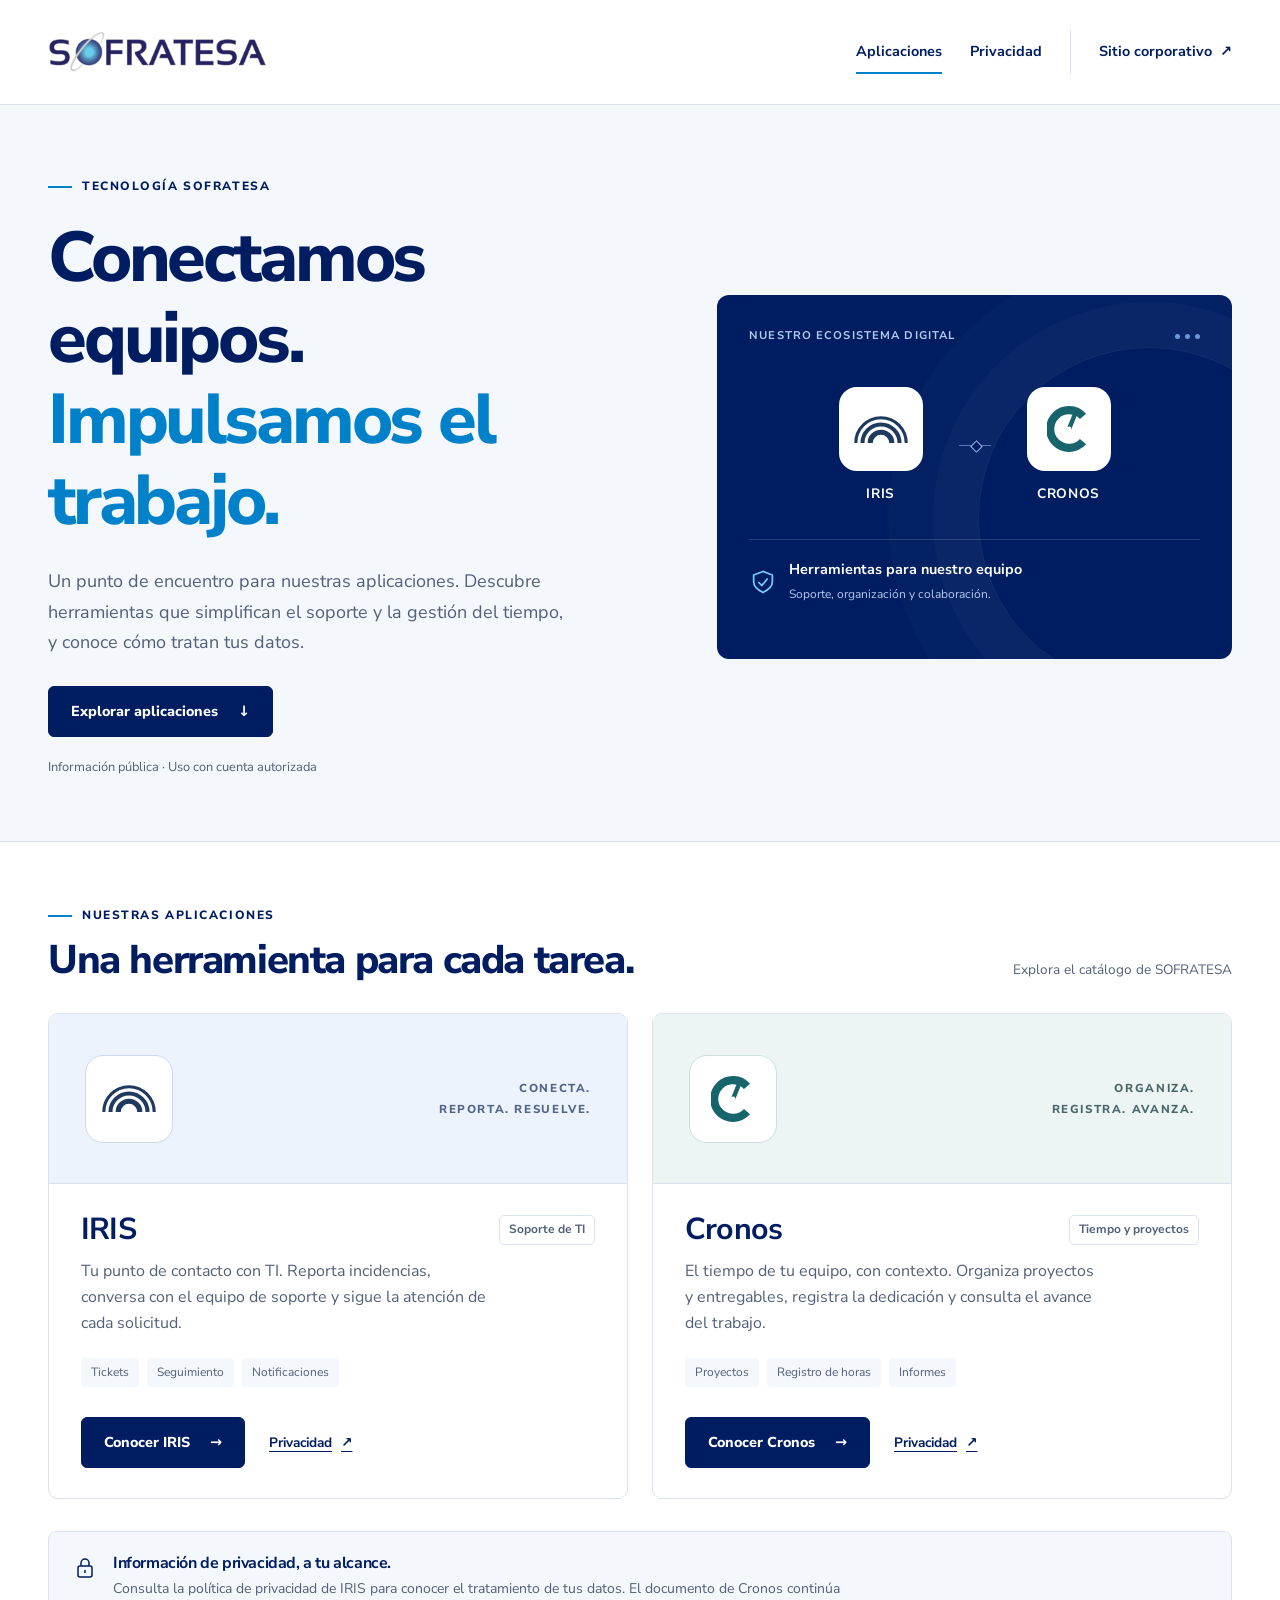
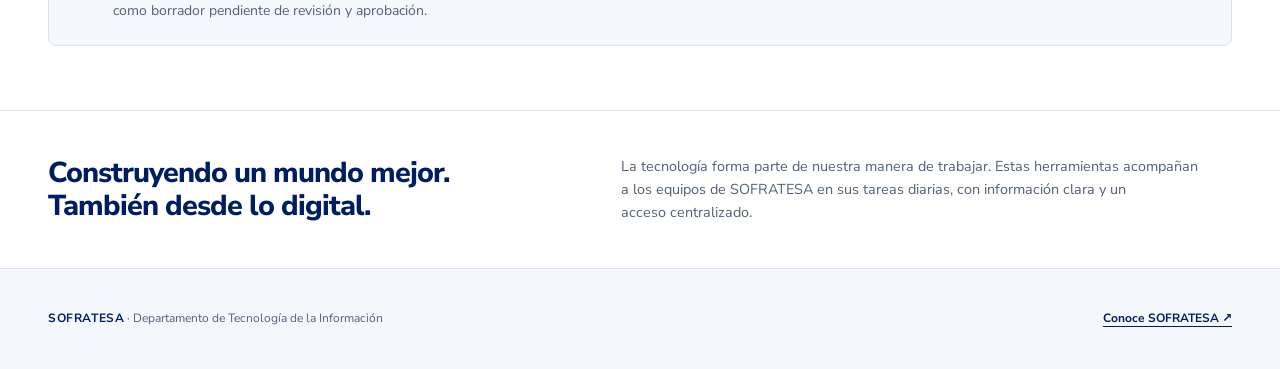
==== commit bd922a60: "Unificar privacidad de IRIS y describir sus flujos reales de datos" ====
--- a/index.html
+++ b/index.html
@@ -119,7 +119,7 @@
                   >Conocer IRIS <span aria-hidden="true">→</span></a
                 ><a class="text-link" href="iris/"
                   >Privacidad <span aria-hidden="true">↗</span
-                  ><span class="sr-only"> de IRIS (borrador)</span></a
+                  ><span class="sr-only"> de IRIS</span></a
                 >
               </div>
             </div>
@@ -172,8 +172,8 @@
           <div>
             <h3 id="privacy-title">Información de privacidad, a tu alcance.</h3>
             <p>
-              Cada aplicación tiene su propio documento. Los textos de IRIS y Cronos son borradores
-              pendientes de revisión y aprobación; puedes consultarlos desde sus fichas.
+              Consulta la política de privacidad de IRIS para conocer el tratamiento de tus datos.
+              El documento de Cronos continúa como borrador pendiente de revisión y aprobación.
             </p>
           </div>
         </aside>
--- a/assets/site.css
+++ b/assets/site.css
@@ -831,3 +831,324 @@
     color: inherit;
   }
 }
+
+/* Documentos de privacidad: misma identidad y navegación que el hub. */
+.policy-hero {
+  background: var(--surface);
+  border-bottom: 1px solid var(--line);
+}
+.policy-heading {
+  display: grid;
+  grid-template-columns: minmax(0, 1fr) 240px;
+  align-items: center;
+  gap: 64px;
+  padding-block: 36px;
+}
+.policy-heading h1 {
+  margin: 20px 0;
+  font-size: clamp(2.5rem, 5vw, 3.8rem);
+}
+.policy-heading .intro {
+  max-width: 58ch;
+  margin-bottom: 20px;
+}
+.policy-date {
+  color: var(--muted);
+  font-size: 0.85rem;
+  margin: 0;
+}
+.policy-brand {
+  display: flex;
+  align-items: center;
+  flex-direction: column;
+  justify-content: center;
+  border: 1px solid var(--line);
+  background: var(--white);
+  border-radius: 12px;
+  padding: 40px 24px;
+}
+.policy-brand img {
+  width: 88px;
+  height: 44px;
+  margin-bottom: 24px;
+}
+.policy-brand > span {
+  color: var(--brand);
+  font-size: 1.7rem;
+  font-weight: 800;
+  letter-spacing: 0.03em;
+}
+.policy-brand p {
+  font-size: 0.8rem;
+  color: var(--muted);
+  margin: 8px 0 0;
+}
+.policy-summary {
+  display: grid;
+  grid-template-columns: 1fr 1fr 1fr;
+  gap: 24px;
+  margin: 0;
+  border-top: 1px solid var(--line);
+  padding-block: 24px;
+}
+.policy-summary dt {
+  color: var(--muted);
+  font-size: 0.75rem;
+  font-weight: 700;
+  margin-bottom: 5px;
+}
+.policy-summary dd {
+  margin: 0;
+  color: var(--brand);
+  font-size: 0.9rem;
+  font-weight: 700;
+  overflow-wrap: anywhere;
+}
+.policy-layout {
+  display: grid;
+  grid-template-columns: 240px minmax(0, 1fr);
+  gap: 64px;
+  padding-block: 56px 64px;
+}
+.policy-sidebar {
+  align-self: start;
+  position: sticky;
+  top: 24px;
+}
+@media (max-height: 800px) {
+  .policy-sidebar {
+    position: static;
+  }
+}
+.policy-sidebar h2 {
+  font-size: 0.8rem;
+  text-transform: uppercase;
+  letter-spacing: 0.08em;
+  margin-bottom: 16px;
+}
+.policy-sidebar ol {
+  list-style: none;
+  padding: 0;
+  margin: 0 0 24px;
+}
+.policy-sidebar li {
+  border-bottom: 1px solid var(--line);
+}
+.policy-sidebar li a {
+  display: flex;
+  align-items: center;
+  gap: 12px;
+  min-height: 44px;
+  padding: 10px 4px;
+  text-decoration: none;
+  font-size: 0.8rem;
+  color: var(--muted);
+  line-height: 1.4;
+}
+.policy-sidebar li a:hover {
+  color: var(--brand);
+  background: var(--surface);
+}
+.policy-sidebar li span {
+  font-size: 0.7rem;
+  font-variant-numeric: tabular-nums;
+  color: var(--brand);
+}
+.policy-content {
+  max-width: 800px;
+  min-width: 0;
+}
+.policy-content section {
+  border-top: 1px solid var(--line);
+  margin-bottom: 44px;
+  padding-top: 24px;
+  scroll-margin-top: 24px;
+}
+.policy-content section:first-child {
+  border-top: 2px solid var(--sky);
+}
+.policy-content h2 {
+  font-size: 1.65rem;
+  margin-bottom: 20px;
+}
+.policy-content p,
+.policy-content li,
+.policy-data dd {
+  color: var(--muted);
+  line-height: 1.8;
+}
+.policy-content strong {
+  color: var(--ink);
+  font-weight: 800;
+}
+.policy-content li {
+  margin-bottom: 12px;
+  padding-left: 4px;
+}
+.policy-content ul {
+  padding-left: 20px;
+}
+.policy-content .policy-number {
+  color: var(--brand);
+  font-size: 0.7rem;
+  font-weight: 800;
+  letter-spacing: 0.12em;
+  margin-bottom: 10px;
+}
+.policy-data {
+  border: 1px solid var(--line);
+  border-radius: 8px;
+  padding: 0 24px;
+  margin-block: 24px;
+}
+.policy-data > div {
+  padding-block: 20px;
+  border-bottom: 1px solid var(--line);
+}
+.policy-data > div:last-child {
+  border-bottom: 0;
+}
+.policy-data dt {
+  color: var(--brand);
+  font-weight: 800;
+  margin-bottom: 8px;
+}
+.policy-data dd {
+  margin: 0;
+  font-size: 0.95rem;
+}
+.policy-contact {
+  display: flex;
+  flex-direction: column;
+  gap: 8px;
+  background: var(--surface);
+  border: 1px solid var(--line);
+  border-left: 3px solid var(--sky);
+  border-radius: 6px;
+  padding: 24px;
+  margin-block: 24px;
+  text-decoration: none;
+  overflow-wrap: anywhere;
+}
+.policy-contact span {
+  color: var(--muted);
+  font-size: 0.85rem;
+}
+.policy-contact strong {
+  color: var(--brand);
+  font-size: 1.35rem;
+}
+.policy-contact:hover {
+  border-color: var(--sky);
+}
+@media (max-width: 960px) {
+  .policy-heading {
+    gap: 32px;
+    grid-template-columns: minmax(0, 1fr) 200px;
+  }
+  .policy-layout {
+    grid-template-columns: 200px minmax(0, 1fr);
+    gap: 32px;
+  }
+  .policy-sidebar {
+    position: static;
+  }
+  .policy-summary {
+    grid-template-columns: 1fr 1fr;
+  }
+}
+@media (max-width: 720px) {
+  .policy-heading {
+    grid-template-columns: 1fr;
+    padding-block: 28px;
+    gap: 24px;
+  }
+  .policy-brand {
+    flex-direction: row;
+    justify-content: start;
+    gap: 16px;
+    padding: 16px 20px;
+  }
+  .policy-brand img {
+    width: 48px;
+    height: 24px;
+    margin: 0;
+  }
+  .policy-brand > span {
+    font-size: 1.2rem;
+  }
+  .policy-brand p {
+    margin: 0;
+  }
+  .policy-summary {
+    grid-template-columns: 1fr;
+    gap: 16px;
+  }
+  .policy-layout {
+    grid-template-columns: 1fr;
+    padding-block: 32px 44px;
+    gap: 32px;
+  }
+  .policy-sidebar {
+    position: static;
+  }
+  .policy-sidebar ol {
+    display: grid;
+    grid-template-columns: 1fr 1fr;
+    gap: 0 20px;
+  }
+  .policy-content h2 {
+    font-size: 1.45rem;
+  }
+  .policy-content section {
+    margin-bottom: 32px;
+  }
+  .policy-data {
+    padding-inline: 18px;
+  }
+}
+@media (max-width: 380px) {
+  .policy-sidebar ol {
+    grid-template-columns: 1fr;
+  }
+  .policy-brand {
+    flex-wrap: wrap;
+    gap: 12px;
+  }
+  .policy-brand p {
+    flex-basis: 100%;
+  }
+  .policy-contact {
+    padding: 20px;
+  }
+  .policy-contact strong {
+    font-size: 1.05rem;
+  }
+}
+@media print {
+  .policy-sidebar,
+  .policy-brand,
+  .policy-content > .text-link {
+    display: none;
+  }
+  .policy-hero {
+    background: white;
+  }
+  .policy-heading,
+  .policy-layout {
+    display: block;
+    padding-block: 16px;
+  }
+  .policy-heading h1 {
+    font-size: 28px;
+  }
+  .policy-content {
+    max-width: none;
+  }
+  .policy-content h2 {
+    break-after: avoid;
+  }
+  .policy-content section {
+    margin-bottom: 20px;
+  }
+}
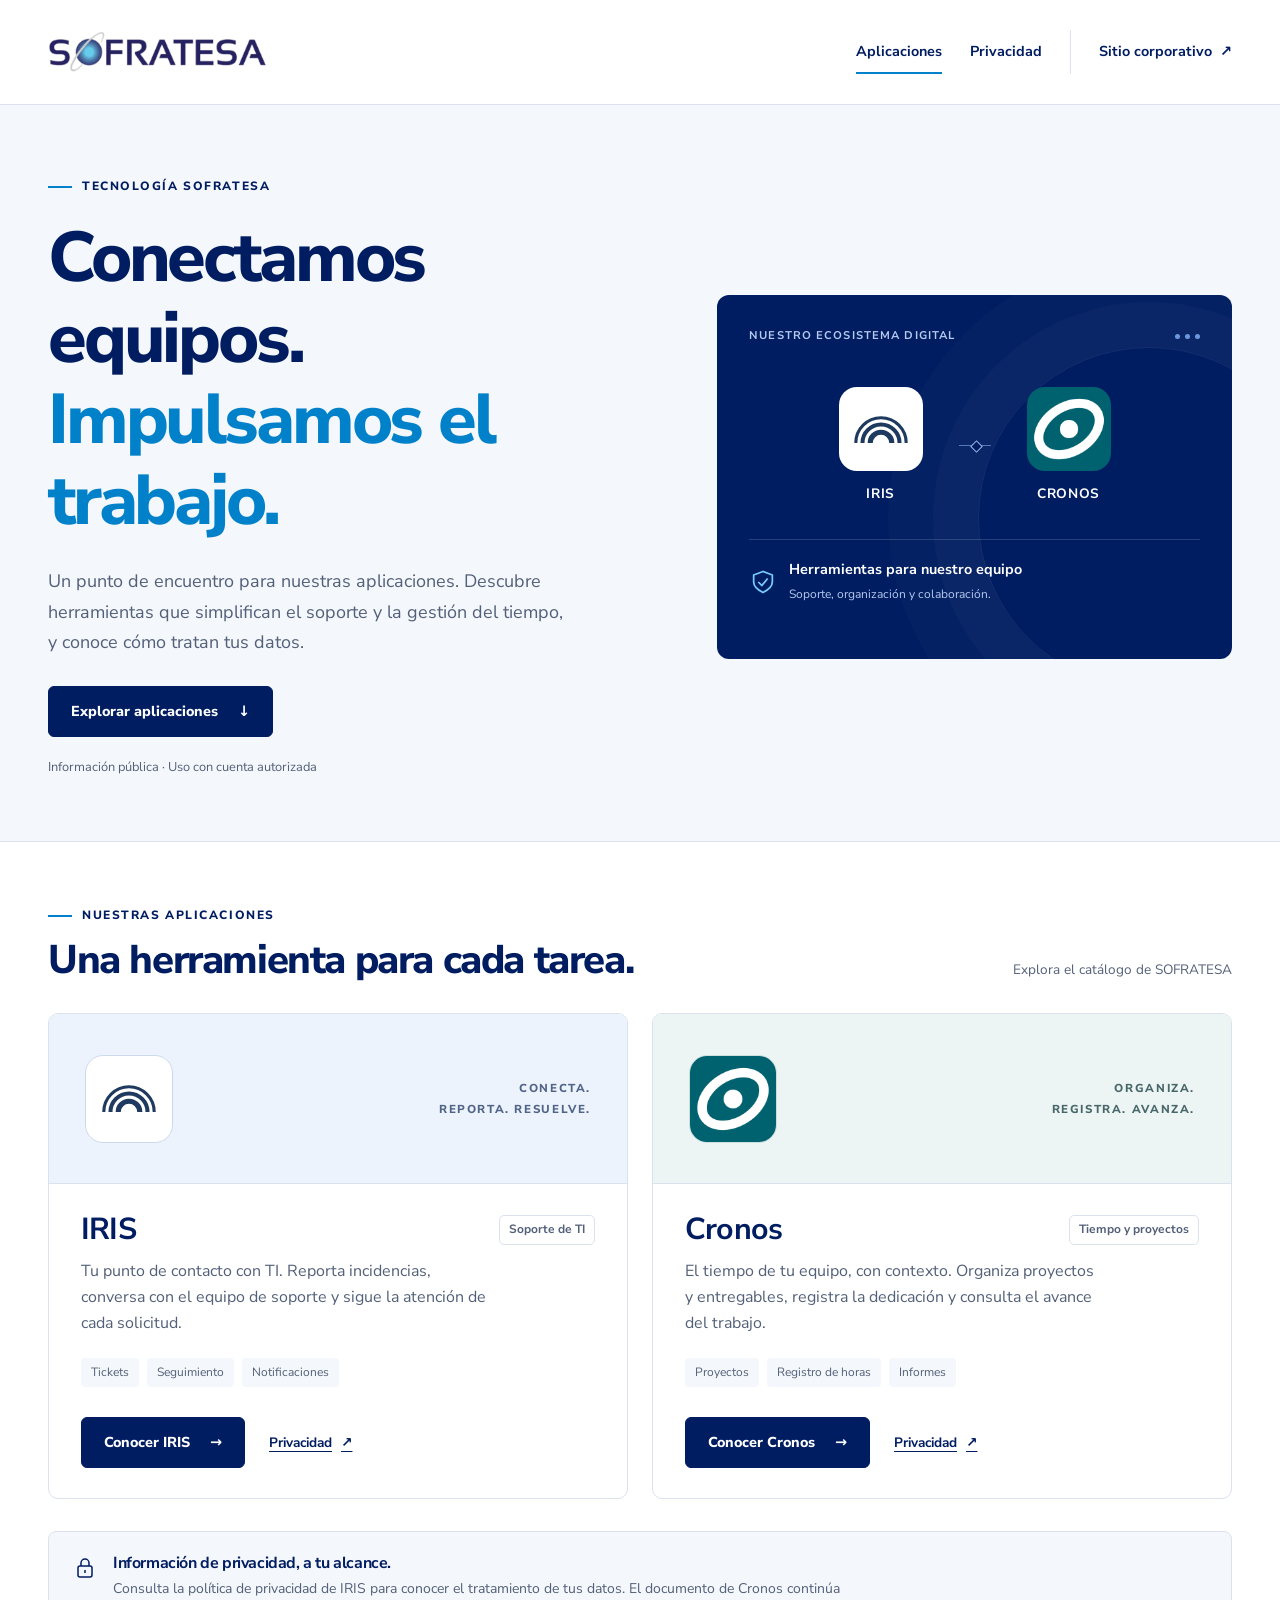
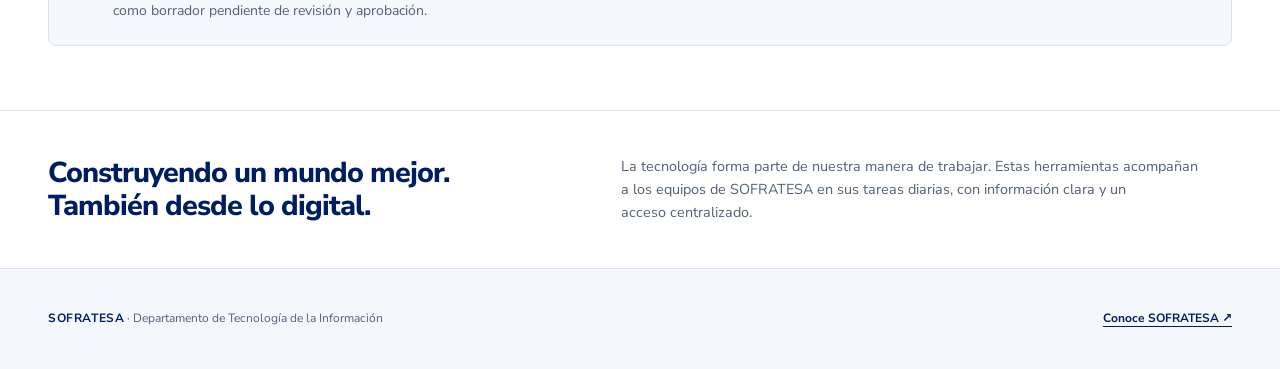
==== commit 89b9d914: "Actualizar icono de Cronos con la imagen proporcionada" ====
--- a/index.html
+++ b/index.html
@@ -57,8 +57,8 @@
               </div>
               <span class="connector" aria-hidden="true"></span>
               <div class="ecosystem-app">
-                <div class="app-symbol">
-                  <img src="assets/cronos.svg" alt="" width="54" height="54" />
+                <div class="app-symbol cronos">
+                  <img src="assets/cronos.png" alt="" width="54" height="54" />
                 </div>
                 <p>CRONOS</p>
               </div>
@@ -127,7 +127,7 @@
           <article class="app-card">
             <div class="card-art cronos">
               <div class="app-symbol cronos">
-                <img src="assets/cronos.svg" alt="" width="54" height="54" />
+                <img src="assets/cronos.png" alt="" width="54" height="54" />
               </div>
               <span class="art-label">Organiza.<br />Registra. Avanza.</span>
             </div>
--- a/assets/site.css
+++ b/assets/site.css
@@ -296,6 +296,14 @@
 .app-symbol.iris img {
   height: 34px;
 }
+.app-symbol.cronos {
+  overflow: hidden;
+}
+.app-symbol.cronos img {
+  width: 100%;
+  height: 100%;
+  object-fit: cover;
+}
 .ecosystem-app p {
   margin: 12px 0 0;
   font-weight: 700;
@@ -572,6 +580,9 @@
   height: 168px;
   object-fit: contain;
 }
+.product-mark.cronos img {
+  border-radius: 12px;
+}
 .product-actions {
   display: flex;
   gap: 16px;
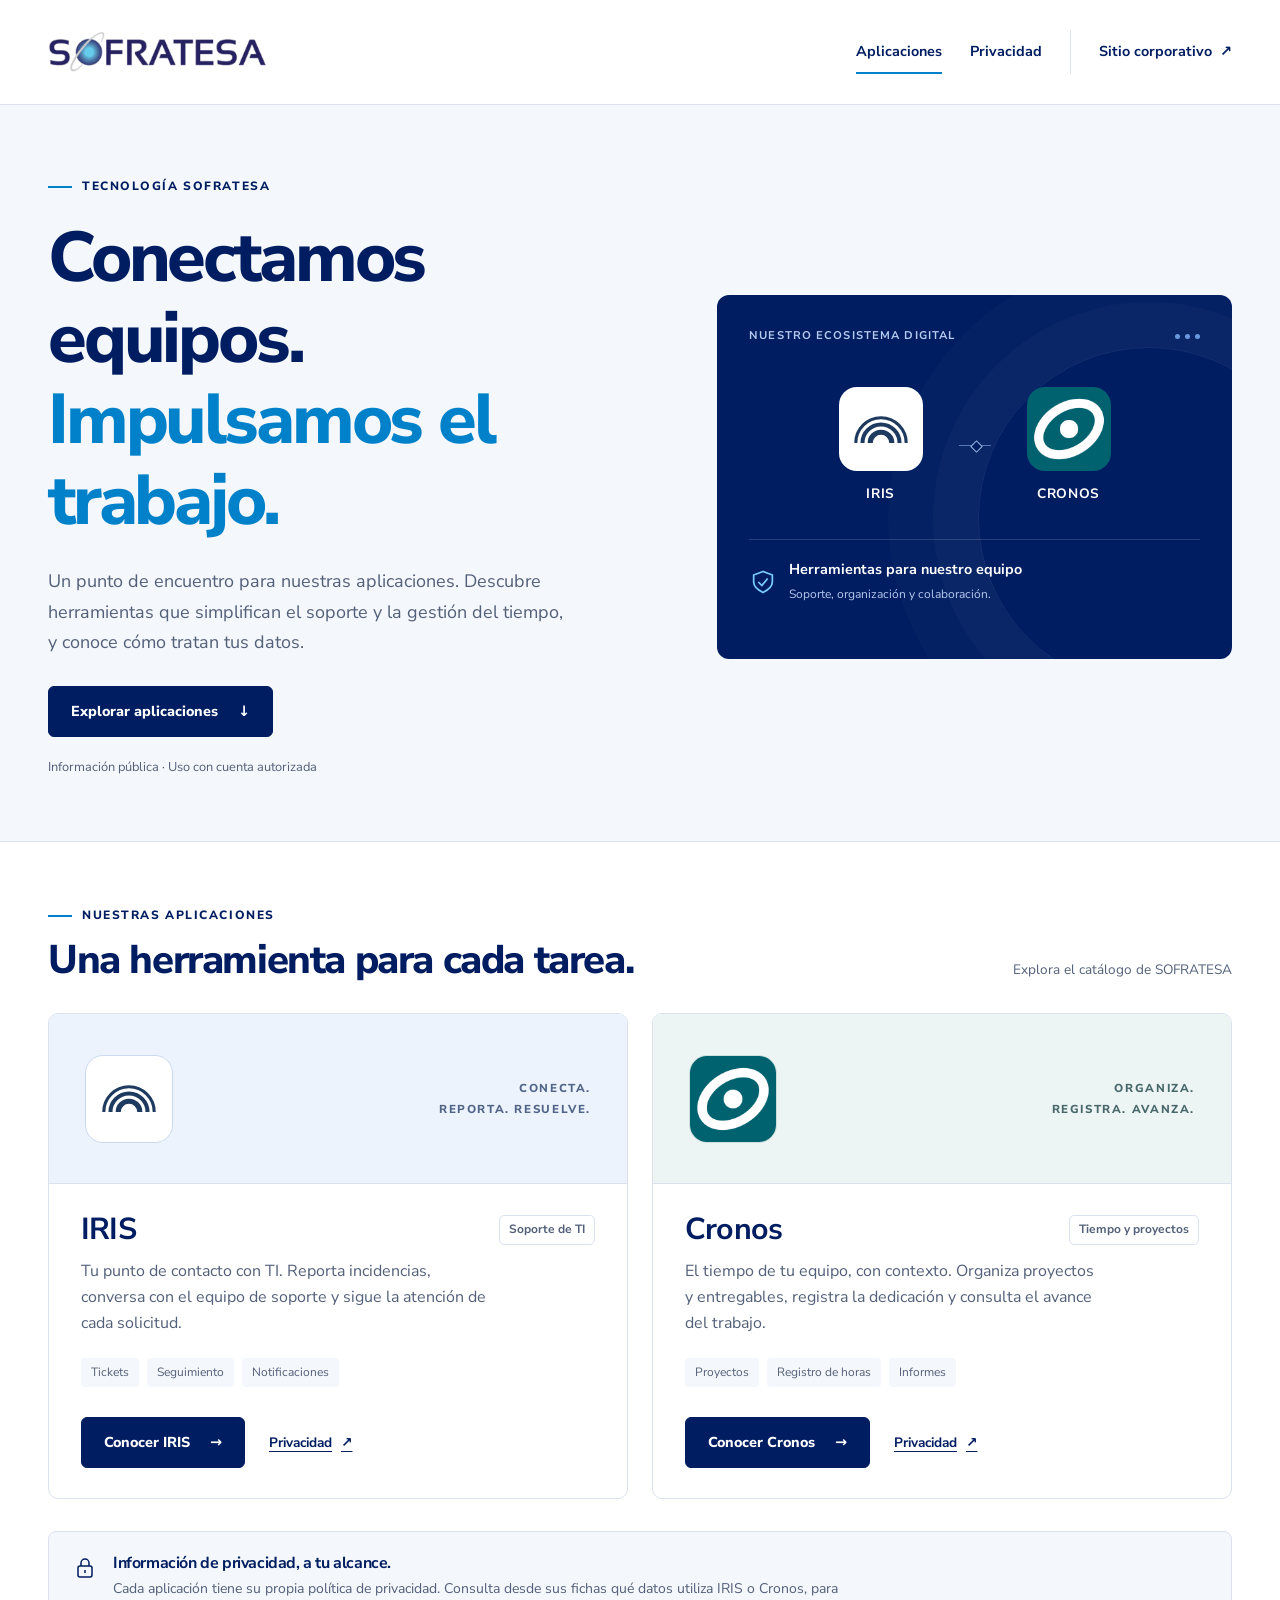
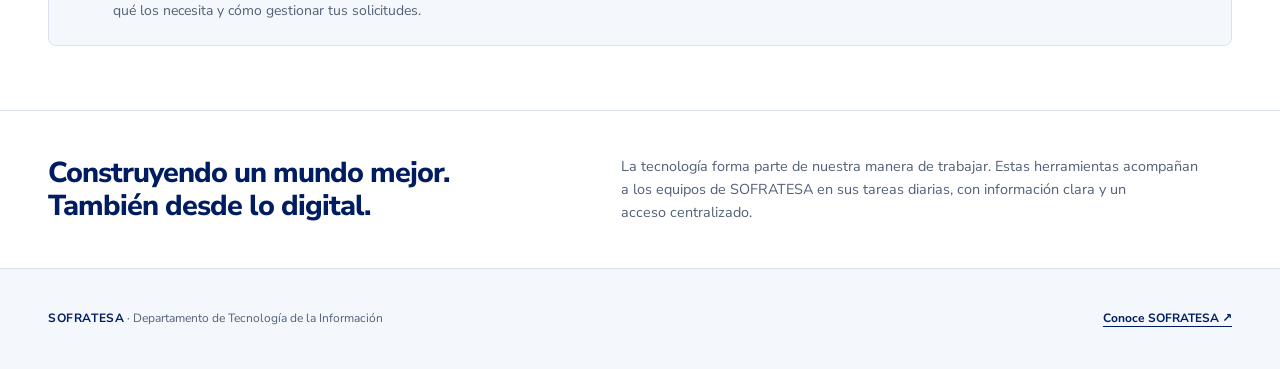
==== commit ea818678: "Publicar texto final y unificar diseño de privacidad de Cronos" ====
--- a/index.html
+++ b/index.html
@@ -150,7 +150,7 @@
                   >Conocer Cronos <span aria-hidden="true">→</span></a
                 ><a class="text-link" href="cronos/"
                   >Privacidad <span aria-hidden="true">↗</span
-                  ><span class="sr-only"> de Cronos (borrador)</span></a
+                  ><span class="sr-only"> de Cronos</span></a
                 >
               </div>
             </div>
@@ -172,8 +172,8 @@
           <div>
             <h3 id="privacy-title">Información de privacidad, a tu alcance.</h3>
             <p>
-              Consulta la política de privacidad de IRIS para conocer el tratamiento de tus datos.
-              El documento de Cronos continúa como borrador pendiente de revisión y aprobación.
+              Cada aplicación tiene su propia política de privacidad. Consulta desde sus fichas qué
+              datos utiliza IRIS o Cronos, para qué los necesita y cómo gestionar tus solicitudes.
             </p>
           </div>
         </aside>
--- a/assets/site.css
+++ b/assets/site.css
@@ -1163,3 +1163,23 @@
     margin-bottom: 20px;
   }
 }
+
+/* Política final de Cronos: icono y dirección dentro del sistema común. */
+.policy-brand.cronos img {
+  width: 88px;
+  height: 88px;
+  border-radius: 12px;
+}
+.policy-address {
+  font-style: normal;
+}
+.policy-address p {
+  margin-block: 0 12px;
+}
+@media (max-width: 720px) {
+  .policy-brand.cronos img {
+    width: 48px;
+    height: 48px;
+    border-radius: 8px;
+  }
+}
